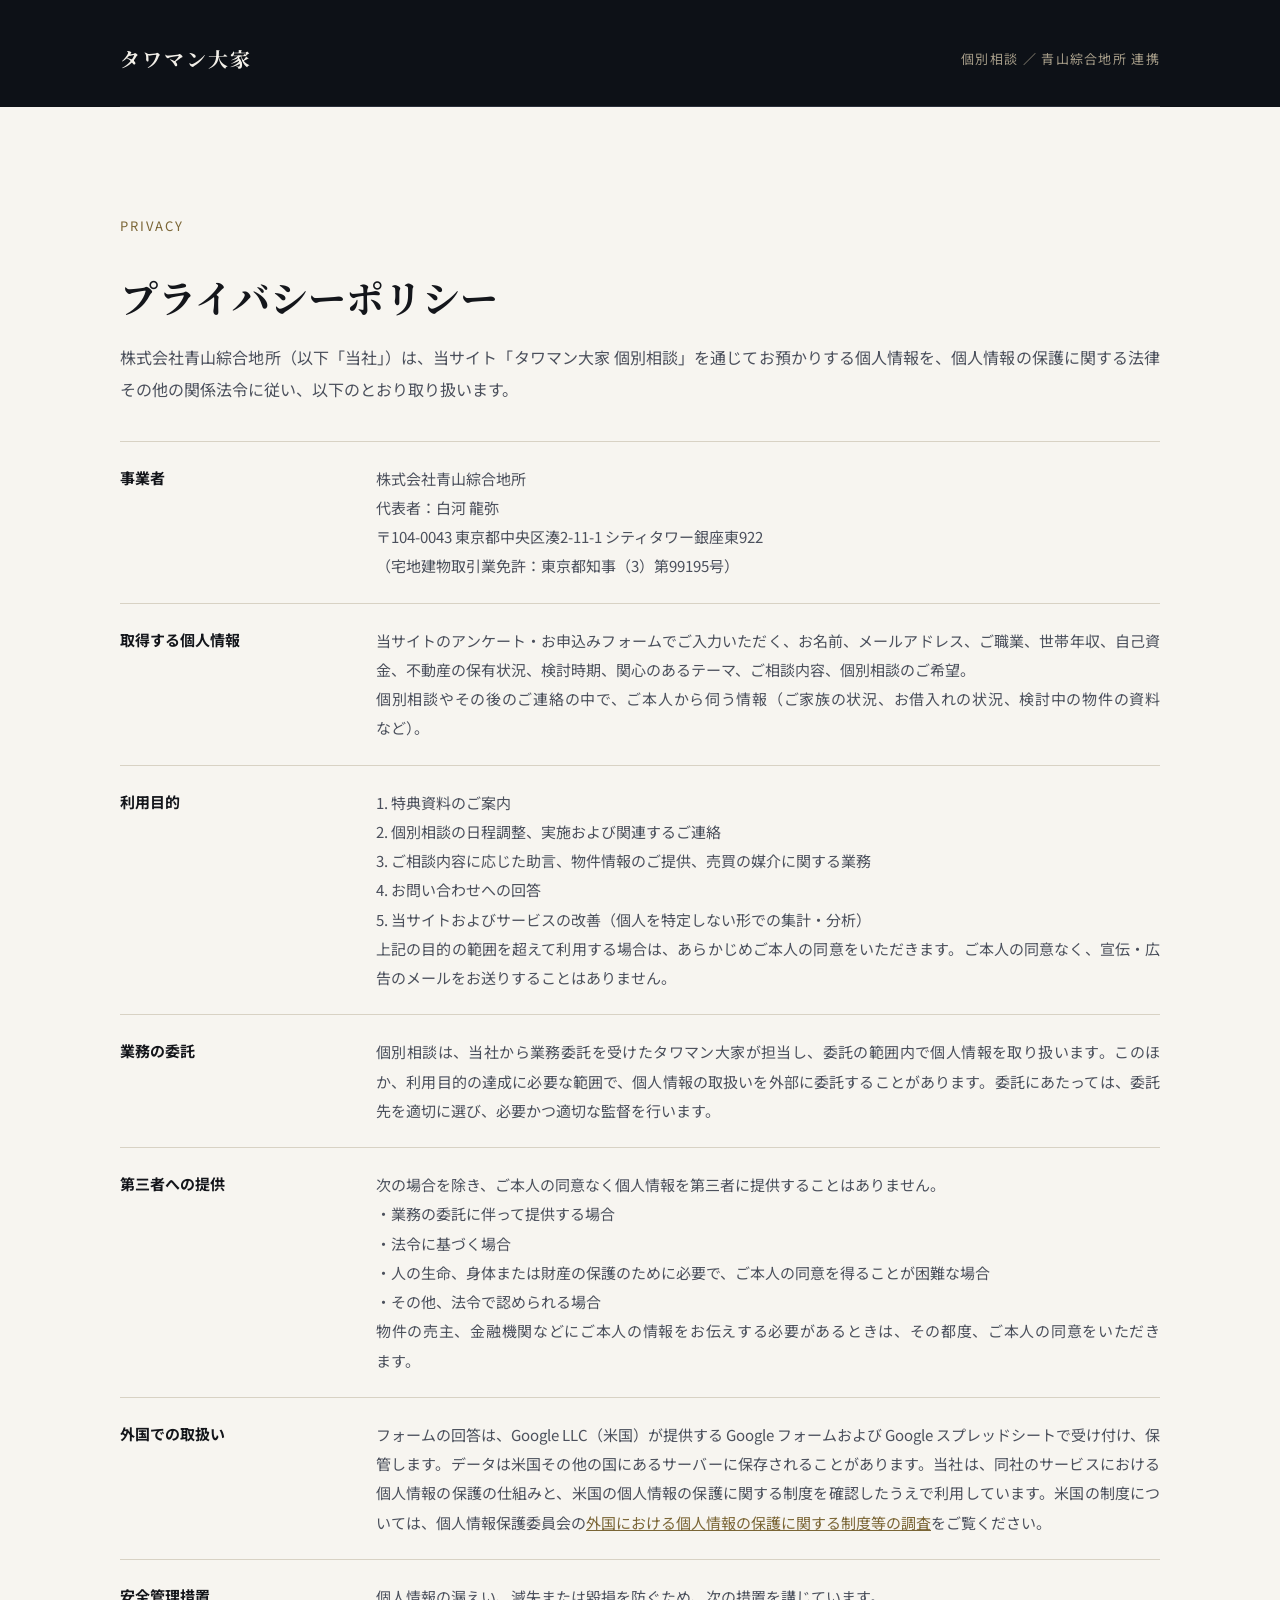
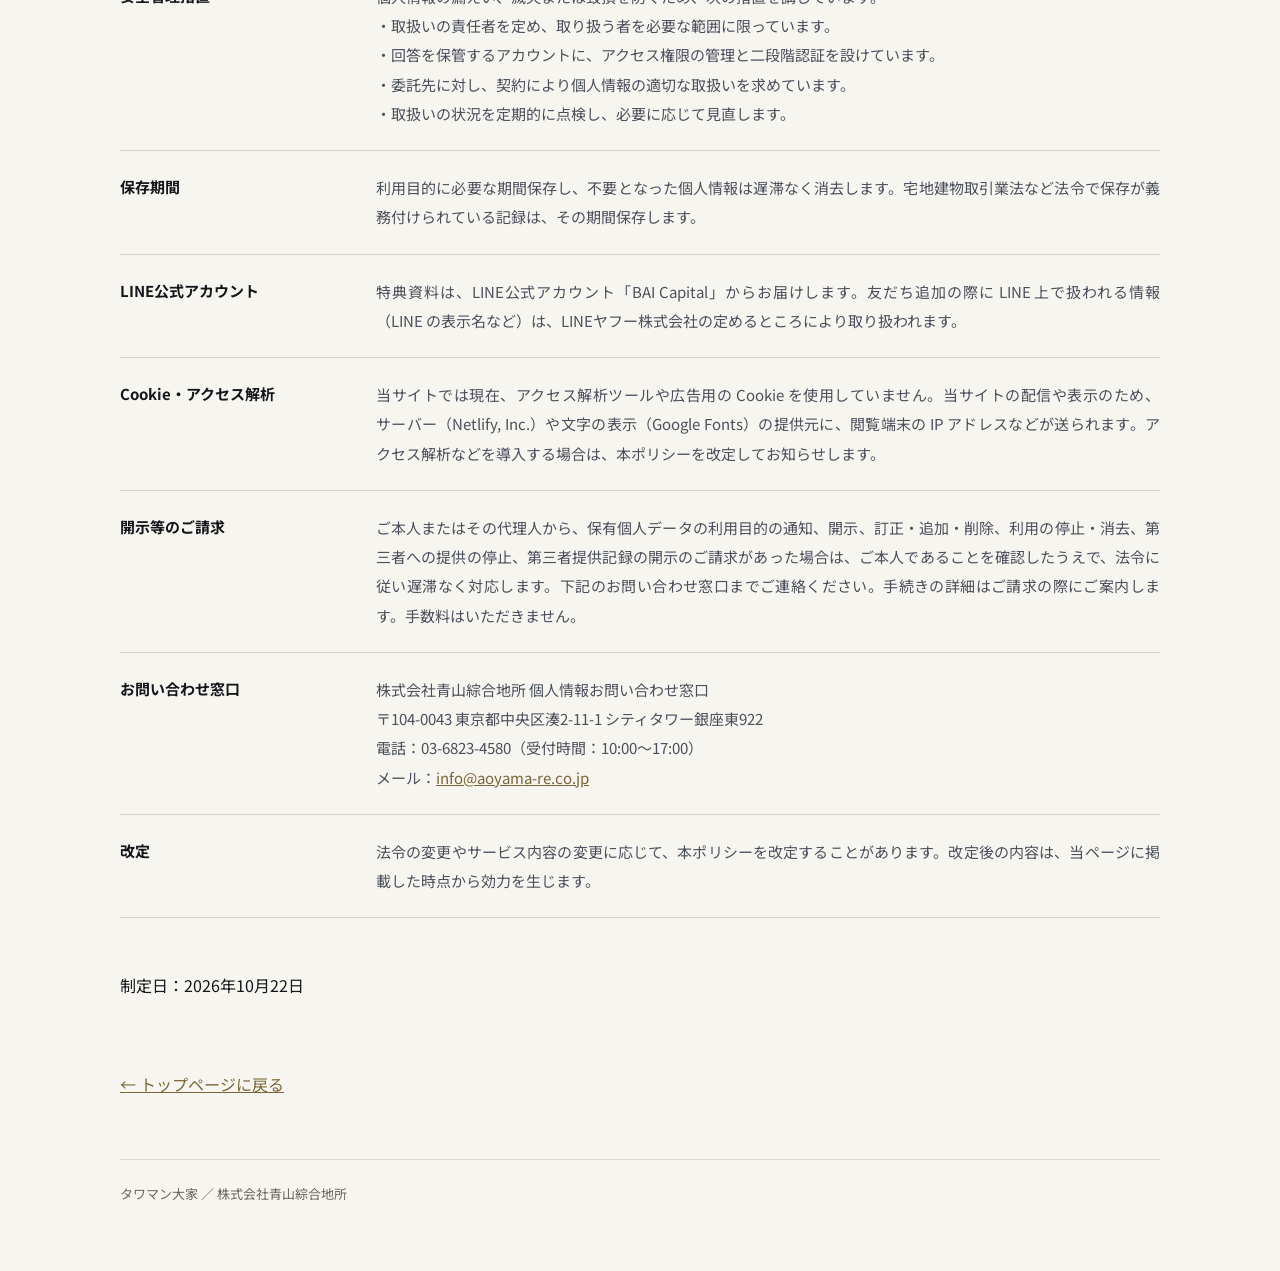
==== site/privacy/index.html @ f22c1a85 "プライバシーポリシーのページを追加し、フォームとフッターからリンク Co-Authored-By: Claude Opus 5.5 <noreply@anthropic.com> Claude-Ses" ====
<!doctype html>
<html lang="ja">
<head>
<meta charset="utf-8">
<meta name="viewport" content="width=device-width, initial-scale=1">
<title>プライバシーポリシー｜タワマン大家 個別相談</title>
<meta name="description" content="タワマン大家 個別相談（提供：株式会社青山綜合地所）のプライバシーポリシーです。">
<link rel="canonical" href="https://tawamanoya-aoyama.netlify.app/privacy/">
<link rel="preconnect" href="https://fonts.googleapis.com">
<link rel="preconnect" href="https://fonts.gstatic.com" crossorigin>
<link rel="stylesheet" href="https://fonts.googleapis.com/css2?family=Noto+Serif+JP:wght@400;600;700&family=Noto+Sans+JP:wght@400;500;700&display=swap">
<link rel="stylesheet" href="../assets/style.css">
</head>
<body>


<header class="hero hero--sub">
  <div class="wrap">
    <div class="topbar">
      <a class="brand brand-link" href="../">タワマン大家</a>
      <div class="partner-note">個別相談 ／ 青山綜合地所 連携</div>
    </div>
    <div class="rule-dark"></div>
  </div>
</header>

<main>
<section class="section">
  <div class="wrap stack gap-36">
    <div class="stack gap-16">
      <p class="eyebrow">Privacy</p>
      <h1 class="h2">プライバシーポリシー</h1>
      <p class="lead">株式会社青山綜合地所（以下「当社」）は、当サイト「タワマン大家 個別相談」を通じてお預かりする個人情報を、個人情報の保護に関する法律その他の関係法令に従い、以下のとおり取り扱います。</p>
    </div>

    <dl class="legal-table">
      <div class="legal-row">
        <dt>事業者</dt>
        <dd>株式会社青山綜合地所<br>代表者：白河 龍弥<br>〒104-0043 東京都中央区湊2-11-1 シティタワー銀座東922<br>（宅地建物取引業免許：東京都知事（3）第99195号）</dd>
      </div>
      <div class="legal-row">
        <dt>取得する個人情報</dt>
        <dd>当サイトのアンケート・お申込みフォームでご入力いただく、お名前、メールアドレス、ご職業、世帯年収、自己資金、不動産の保有状況、検討時期、関心のあるテーマ、ご相談内容、個別相談のご希望。<br>個別相談やその後のご連絡の中で、ご本人から伺う情報（ご家族の状況、お借入れの状況、検討中の物件の資料など）。</dd>
      </div>
      <div class="legal-row">
        <dt>利用目的</dt>
        <dd>1. 特典資料のご案内<br>2. 個別相談の日程調整、実施および関連するご連絡<br>3. ご相談内容に応じた助言、物件情報のご提供、売買の媒介に関する業務<br>4. お問い合わせへの回答<br>5. 当サイトおよびサービスの改善（個人を特定しない形での集計・分析）<br>上記の目的の範囲を超えて利用する場合は、あらかじめご本人の同意をいただきます。ご本人の同意なく、宣伝・広告のメールをお送りすることはありません。</dd>
      </div>
      <div class="legal-row">
        <dt>業務の委託</dt>
        <dd>個別相談は、当社から業務委託を受けたタワマン大家が担当し、委託の範囲内で個人情報を取り扱います。このほか、利用目的の達成に必要な範囲で、個人情報の取扱いを外部に委託することがあります。委託にあたっては、委託先を適切に選び、必要かつ適切な監督を行います。</dd>
      </div>
      <div class="legal-row">
        <dt>第三者への提供</dt>
        <dd>次の場合を除き、ご本人の同意なく個人情報を第三者に提供することはありません。<br>・業務の委託に伴って提供する場合<br>・法令に基づく場合<br>・人の生命、身体または財産の保護のために必要で、ご本人の同意を得ることが困難な場合<br>・その他、法令で認められる場合<br>物件の売主、金融機関などにご本人の情報をお伝えする必要があるときは、その都度、ご本人の同意をいただきます。</dd>
      </div>
      <div class="legal-row">
        <dt>外国での取扱い</dt>
        <dd>フォームの回答は、Google LLC（米国）が提供する Google フォームおよび Google スプレッドシートで受け付け、保管します。データは米国その他の国にあるサーバーに保存されることがあります。当社は、同社のサービスにおける個人情報の保護の仕組みと、米国の個人情報の保護に関する制度を確認したうえで利用しています。米国の制度については、個人情報保護委員会の<a href="https://www.ppc.go.jp/personalinfo/legal/kaiseihogohou/#gaikoku" target="_blank" rel="noopener">外国における個人情報の保護に関する制度等の調査</a>をご覧ください。</dd>
      </div>
      <div class="legal-row">
        <dt>安全管理措置</dt>
        <dd>個人情報の漏えい、滅失または毀損を防ぐため、次の措置を講じています。<br>・取扱いの責任者を定め、取り扱う者を必要な範囲に限っています。<br>・回答を保管するアカウントに、アクセス権限の管理と二段階認証を設けています。<br>・委託先に対し、契約により個人情報の適切な取扱いを求めています。<br>・取扱いの状況を定期的に点検し、必要に応じて見直します。</dd>
      </div>
      <div class="legal-row">
        <dt>保存期間</dt>
        <dd>利用目的に必要な期間保存し、不要となった個人情報は遅滞なく消去します。宅地建物取引業法など法令で保存が義務付けられている記録は、その期間保存します。</dd>
      </div>
      <div class="legal-row">
        <dt>LINE公式アカウント</dt>
        <dd>特典資料は、LINE公式アカウント「BAI Capital」からお届けします。友だち追加の際に LINE 上で扱われる情報（LINE の表示名など）は、LINEヤフー株式会社の定めるところにより取り扱われます。</dd>
      </div>
      <div class="legal-row">
        <dt>Cookie・アクセス解析</dt>
        <dd>当サイトでは現在、アクセス解析ツールや広告用の Cookie を使用していません。当サイトの配信や表示のため、サーバー（Netlify, Inc.）や文字の表示（Google Fonts）の提供元に、閲覧端末の IP アドレスなどが送られます。アクセス解析などを導入する場合は、本ポリシーを改定してお知らせします。</dd>
      </div>
      <div class="legal-row">
        <dt>開示等のご請求</dt>
        <dd>ご本人またはその代理人から、保有個人データの利用目的の通知、開示、訂正・追加・削除、利用の停止・消去、第三者への提供の停止、第三者提供記録の開示のご請求があった場合は、ご本人であることを確認したうえで、法令に従い遅滞なく対応します。下記のお問い合わせ窓口までご連絡ください。手続きの詳細はご請求の際にご案内します。手数料はいただきません。</dd>
      </div>
      <div class="legal-row">
        <dt>お問い合わせ窓口</dt>
        <dd>株式会社青山綜合地所 個人情報お問い合わせ窓口<br>〒104-0043 東京都中央区湊2-11-1 シティタワー銀座東922<br>電話：03-6823-4580（受付時間：10:00〜17:00）<br>メール：<a href="mailto:info@aoyama-re.co.jp">info@aoyama-re.co.jp</a></dd>
      </div>
      <div class="legal-row">
        <dt>改定</dt>
        <dd>法令の変更やサービス内容の変更に応じて、本ポリシーを改定することがあります。改定後の内容は、当ページに掲載した時点から効力を生じます。</dd>
      </div>
    </dl>

    <p>制定日：2026年10月22日</p>

    <p><a href="../">← トップページに戻る</a></p>
  </div>
</section>
</main>

<footer class="footer">
  <div class="wrap">
    <div class="rule"></div>
    <div class="footer-row">
      <div>タワマン大家 ／ 株式会社青山綜合地所</div>
    </div>
  </div>
</footer>

</body>
</html>
---- site/assets/style.css ----
/* ==========================================================================
   タワマン大家 個別相談 LP
   共通スタイル（日本語版 / 韓国語版で共有）
   ========================================================================== */

:root {
  --ink:        #14161B;  /* 本文 */
  --ink-soft:   #4B505C;  /* 補足テキスト */
  --ink-mute:   #6B6659;  /* さらに薄い注記 */
  --paper:      #F7F5F0;  /* 背景 */
  --card:       #FFFFFF;
  --card-alt:   #FAF8F3;
  --line:       #E0DACC;  /* 罫線（明） */
  --line-soft:  #E8E3D7;
  --line-dark:  #D8D2C4;
  --deep:       #0D1117;  /* 濃紺セクション */
  --deep-2:     #14161B;
  --deep-line:  #2A2F3A;
  --on-deep:    #F2EFE8;
  --on-deep-2:  #D7D2C6;
  --on-deep-3:  #BDB8AB;
  --accent:     #C0A667;  /* 真鍮 */
  --accent-ink: #7A6535;  /* 明背景の上のアクセント文字 */
  --required:   #A8452F;

  --serif: "Noto Serif JP", "Yu Mincho", serif;
  --sans:  "Noto Sans JP", "Hiragino Kaku Gothic ProN", sans-serif;

  --wrap: 1120px;
}

/* 韓国語版は <html lang="ko"> でフォントを差し替え */
html[lang="ko"] {
  --serif: "Noto Serif KR", serif;
  --sans:  "Noto Sans KR", "Apple SD Gothic Neo", sans-serif;
}

*, *::before, *::after { box-sizing: border-box; }

html { scroll-behavior: smooth; }

body {
  margin: 0;
  background: var(--paper);
  color: var(--ink);
  font-family: var(--sans);
  -webkit-font-smoothing: antialiased;
  line-height: 1.9;
  /* 本文は禁則処理つきの両端揃え（右端をそろえる）。段落末の1〜2文字だけの行は避ける */
  line-break: strict;
  text-wrap: pretty;
}
html[lang="ko"] body { word-break: keep-all; }

p, dd, .card-body, .body, .d, .faq-a, .plan-body, .callout, .footer-legal {
  text-align: justify;
  text-justify: inter-character;
}

/* 見出し・短い要素は文節で折り返し、行の長さを均等に */
h1, h2, h3, .card-title, .faq-q, .title, .t, .quote-main, .plan-name, .stat-label,
.eyebrow, .kicker, .hero-kicker, label, legend, .btn, .final .lead, .gift-meta, .form-status {
  word-break: auto-phrase;
  text-align: start;
}
html[lang="ko"] :is(h1, h2, h3, .card-title, .faq-q, .title, .t, .quote-main, .plan-name, .stat-label,
.eyebrow, .kicker, .hero-kicker, label, legend, .btn, .final .lead, .gift-meta, .form-status) { word-break: keep-all; }
.quote-main, .final .lead { text-wrap: balance; }
.final .lead, .form-status { text-align: center; }
/* 韓国語はブラウザが両端揃えを字間で調整し単語内が間延びするため、左揃え＋単語単位の折り返しにする */
html[lang="ko"] :is(p, dd, .card-body, .body, .d, .faq-a, .plan-body, .callout, .footer-legal):not(.final .lead) { text-align: start; }

img { max-width: 100%; height: auto; display: block; }

[hidden] { display: none !important; }

a { color: var(--accent-ink); }
a:hover { color: #5C4C27; }

h1, h2, h3 { font-family: var(--serif); font-weight: 700; margin: 0; text-wrap: balance; }

.wrap { max-width: var(--wrap); margin: 0 auto; padding: 0 40px; }

.section       { padding-top: 94px; }
.section--tight{ padding-top: 88px; }
.band          { background: var(--deep); color: var(--on-deep); margin-top: 94px; }
.band--soft    { background: var(--deep-2); color: var(--on-deep); margin-top: 94px; }
.band .wrap, .band--soft .wrap { padding-top: 84px; padding-bottom: 84px; }

.eyebrow {
  font-size: 13px; letter-spacing: 0.16em; color: var(--accent-ink);
  text-transform: uppercase;
}
.band .eyebrow, .band--soft .eyebrow { color: var(--accent); }

.h2 { font-size: 38px; line-height: 1.5; }
html[lang="ko"] .h2 { font-size: 36px; line-height: 1.55; }

.lead { font-size: 16px; line-height: 2.0; color: var(--ink-soft); margin: 0; }
.band .lead, .band--soft .lead { color: var(--on-deep-2); }

.stack   { display: flex; flex-direction: column; }
.gap-16  { gap: 16px; }
.gap-24  { gap: 24px; }
.gap-36  { gap: 36px; }
.gap-42  { gap: 42px; }

.grid    { display: grid; gap: 20px; }
.grid-2  { grid-template-columns: repeat(2, minmax(0, 1fr)); }
.grid-3  { grid-template-columns: repeat(3, minmax(0, 1fr)); gap: 24px; }
.grid-4  { grid-template-columns: repeat(4, minmax(0, 1fr)); }

/* ---------- ヘッダー / ヒーロー ---------- */

.hero { background: var(--deep); color: var(--on-deep); }
.hero .wrap { padding-top: 84px; }

.topbar {
  display: flex; justify-content: space-between; align-items: center;
  gap: 24px; flex-wrap: wrap;
}
.brand { font-family: var(--serif); font-size: 20px; font-weight: 700; letter-spacing: 0.1em; }
.topbar-right { display: flex; align-items: center; gap: 24px; flex-wrap: wrap; }
.partner-note { font-size: 13px; letter-spacing: 0.1em; color: #A59C88; }

.langswitch { display: flex; border: 1px solid var(--deep-line); }
.langswitch a, .langswitch span {
  display: inline-flex; align-items: center; min-height: 40px; padding: 0 16px;
  font-size: 13px; text-decoration: none;
}
.langswitch a { color: #A59C88; }
.langswitch a:hover { color: var(--on-deep); }
.langswitch .is-active { background: var(--on-deep); color: var(--deep); font-weight: 700; }

.rule-dark { height: 1px; background: var(--deep-line); margin: 34px 0; }
.rule      { height: 1px; background: var(--line); }
.rule-soft { height: 1px; background: var(--line-soft); }

.hero-kicker { font-size: 14px; letter-spacing: 0.1em; color: var(--accent); }
.hero h1 { font-size: 60px; line-height: 1.34; margin: 26px 0; }
html[lang="ko"] .hero h1 { font-size: 56px; line-height: 1.38; }
.hero-lead { font-size: 18px; line-height: 2.0; color: var(--on-deep-2); margin: 0; }

.cta-row { display: flex; gap: 16px; align-items: center; flex-wrap: wrap; margin-top: 34px; }

.btn {
  display: inline-flex; align-items: center; justify-content: center;
  min-height: 58px; padding: 0 34px;
  background: var(--accent); color: var(--deep);
  font-size: 16px; font-weight: 700; letter-spacing: 0.04em;
  text-decoration: none; border: none; cursor: pointer;
}
.btn:hover { background: #AE9558; color: var(--deep); }
.btn--ghost {
  background: transparent; color: var(--on-deep);
  border: 1px solid #4A5160; font-size: 15px; font-weight: 400; padding: 0 30px;
}
.btn--ghost:hover { background: rgba(255,255,255,0.06); color: var(--on-deep); }
.btn--block { width: 100%; min-height: 60px; font-size: 17px; }

.stats {
  display: grid; grid-template-columns: repeat(4, minmax(0, 1fr));
  border-top: 1px solid var(--deep-line);
  margin: 68px 0 0; padding-bottom: 70px;
}
.stat { padding: 28px 24px 0 0; display: flex; flex-direction: column; gap: 10px; }
.stat + .stat { padding-left: 24px; }
.stat-label { font-size: 12px; letter-spacing: 0.06em; color: #A59C88; }
.stat-value { font-family: var(--serif); font-size: 34px; font-weight: 700; color: var(--on-deep); }
.stat-value small { font-size: 18px; font-weight: 400; }
.stat-value--text { font-size: 22px; line-height: 1.5; }

/* ---------- カード ---------- */

.card {
  background: var(--card); border: 1px solid var(--line);
  padding: 32px; display: flex; flex-direction: column; gap: 12px;
}
.card-title { font-size: 18px; font-weight: 700; line-height: 1.7; }
.card-body  { font-size: 15px; line-height: 1.95; color: var(--ink-soft); }

.concept-card { padding: 40px 36px; gap: 18px; }
.concept-card .kicker { font-size: 13px; letter-spacing: 0.1em; color: var(--accent-ink); }
.concept-card h3 { font-size: 28px; line-height: 1.6; }
html[lang="ko"] .concept-card h3 { font-size: 27px; }
.concept-card--dark {
  background: var(--deep-2); color: var(--on-deep); border: none;
}
.concept-card--dark .kicker { color: var(--accent); }
.concept-card--dark .card-body { color: var(--on-deep-2); }
.concept-card--dark .rule-soft { background: #343A46; }

.callout {
  background: #EFEADF; border-left: 3px solid var(--accent);
  padding: 28px 32px; font-size: 16px; line-height: 2.0; color: #2B2F3A;
}

/* ---------- プロフィール ---------- */

.profile { display: flex; gap: 56px; align-items: flex-start; }
.profile-aside { width: 320px; flex-shrink: 0; display: flex; flex-direction: column; gap: 16px; }
.profile-photo { width: 320px; height: 420px; object-fit: cover; }
.profile-main { flex-grow: 1; display: flex; flex-direction: column; gap: 24px; padding-top: 4px; }
.profile-main p { margin: 0; font-size: 16px; line-height: 2.05; color: #2B2F3A; }
.profile-role { font-size: 15px; line-height: 1.9; color: var(--ink-soft); }
.profile-sub { font-size: 17px; font-weight: 400; color: var(--ink-mute); }

.btn-outline {
  display: flex; align-items: center; justify-content: center;
  min-height: 52px; border: 1px solid var(--line-dark); background: var(--card);
  font-size: 14px; font-weight: 700; text-decoration: none; color: var(--ink);
}
.btn-outline:hover { background: #FBFAF7; color: var(--ink); }

.quote {
  background: var(--deep); color: var(--on-deep);
  padding: 32px 36px; display: flex; flex-direction: column; gap: 14px;
}
.profile-main .quote-main { font-family: var(--serif); font-size: 22px; line-height: 1.75; font-weight: 600; color: var(--on-deep); }
html[lang="ko"] .profile-main .quote-main { font-size: 21px; }
.profile-main .quote-sub { font-size: 15px; line-height: 1.9; color: var(--on-deep-3); }

/* ---------- カードの行位置をそろえる（横に並ぶカード同士で見出し・本文の開始位置を一致） ---------- */

.grid > .card:not(.concept-card), .grid > .why { display: grid; grid-row: span 2; grid-template-rows: subgrid; align-content: start; }
.grid > .pcard, .grid > .step { display: grid; grid-row: span 3; grid-template-rows: subgrid; align-content: start; }

/* ---------- パートナー ---------- */

.pcard {
  border: 1px solid var(--deep-line); padding: 30px 28px;
  display: flex; flex-direction: column; gap: 14px;
}
.pcard .kicker { font-size: 12px; letter-spacing: 0.1em; color: var(--accent); }
.pcard h3 { font-size: 21px; line-height: 1.6; }
html[lang="ko"] .pcard h3 { font-size: 20px; }
.pcard p { margin: 0; font-size: 14px; line-height: 1.95; color: var(--on-deep-3); }
.band a { color: var(--on-deep); font-weight: 700; }

/* ---------- 番号付きリスト（伴走の中身） ---------- */

.numlist { border-top: 1px solid var(--line-dark); }
.numrow {
  display: flex; gap: 40px; padding: 32px 0;
  border-bottom: 1px solid var(--line-dark); align-items: flex-start;
}
.numrow .no {
  width: 68px; flex-shrink: 0;
  font-family: var(--serif); font-size: 26px; font-weight: 700; color: var(--accent-ink);
}
.numrow .title { width: 300px; flex-shrink: 0; font-size: 20px; font-weight: 700; line-height: 1.7; }
.numrow .body  { flex-grow: 1; font-size: 15px; line-height: 1.95; color: var(--ink-soft); }

/* ---------- 三つの立ち位置 ---------- */

.why { display: flex; flex-direction: column; gap: 16px; border-top: 2px solid var(--accent); padding-top: 24px; }
.why h3 { font-size: 23px; line-height: 1.65; }
html[lang="ko"] .why h3 { font-size: 22px; }
.why p { margin: 0; font-size: 15px; line-height: 1.95; color: var(--ink-soft); }

/* ---------- 特典 ---------- */

.gift { display: flex; gap: 56px; align-items: flex-start; }
.gift-main { flex-grow: 1; display: flex; flex-direction: column; gap: 26px; }
.gift-list { border-top: 1px solid var(--deep-line); }
.gift-item {
  display: flex; gap: 24px; padding: 20px 0;
  border-bottom: 1px solid var(--deep-line); align-items: flex-start;
}
.gift-item .no { width: 40px; flex-shrink: 0; font-family: var(--serif); font-size: 20px; font-weight: 700; color: var(--accent); }
.gift-item .t  { font-size: 17px; font-weight: 700; }
.gift-item .d  { font-size: 14px; line-height: 1.9; color: var(--on-deep-3); margin-top: 6px; }
.gift-aside {
  width: 300px; flex-shrink: 0; background: var(--paper); color: var(--ink);
  padding: 28px 26px; display: flex; flex-direction: column; gap: 18px;
}
.gift-aside img { border: 1px solid var(--line-dark); }
.gift-meta { font-size: 14px; line-height: 1.9; color: var(--ink-soft); }
.gift-meta span { color: #857F70; }

/* ---------- プラン ---------- */

/* 3枚のカードで 名前／価格／注記／罫線／本文 の行位置をそろえる */
.plans { row-gap: 0; }
.plan {
  background: var(--card); border: 1px solid var(--line); padding: 36px 32px;
  display: grid; grid-row: span 5; grid-template-rows: subgrid; row-gap: 0;
}
.plan-name  { font-size: 19px; font-weight: 700; margin-bottom: 14px; }
.plan-price { font-family: var(--serif); font-size: 30px; font-weight: 700; line-height: 1.5; }
.plan-note  { font-size: 14px; color: var(--ink-mute); margin-bottom: 22px; }
.plan .rule-soft { margin-bottom: 22px; }
html[lang="ko"] .plan-price { font-size: 28px; }
.plan-price small { font-size: 15px; font-weight: 400; color: var(--ink-mute); }
.plan-body  { margin: 0; font-size: 15px; line-height: 1.95; color: var(--ink-soft); }
.plan--dark { background: var(--deep-2); color: var(--on-deep); border: none; }
.plan--dark .plan-name { color: var(--accent); }
.plan--dark .plan-price small, .plan--dark .plan-note { color: var(--on-deep-3); }
.plan--dark .plan-body { color: var(--on-deep-2); }
.plan--dark .rule-soft { background: #343A46; }

/* ---------- 流れ ---------- */

.step { display: flex; flex-direction: column; gap: 12px; border-top: 1px solid var(--line-dark); padding-top: 20px; }
.step .n { font-size: 12px; letter-spacing: 0.14em; color: #8A8474; }
.step .t { font-size: 17px; font-weight: 700; }
.step .d { font-size: 14px; line-height: 1.9; color: var(--ink-soft); }

/* ---------- フォーム ---------- */

.formcard {
  background: var(--card); border: 1px solid var(--line);
  padding: 44px 48px; display: flex; flex-direction: column; gap: 30px;
}
.field { display: flex; flex-direction: column; gap: 8px; }
.field label, .fieldset-label { font-size: 14px; font-weight: 700; }
.req { color: var(--required); font-size: 12px; margin-left: 8px; }
.opt { color: #8A8474; font-size: 12px; margin-left: 8px; }
.hint { font-size: 13px; line-height: 1.85; color: var(--ink-mute); }

input[type="text"], input[type="email"], select, textarea {
  font-family: inherit; font-size: 15px; color: var(--ink);
  border: 1px solid var(--line-dark); background: #FCFBF8;
  min-height: 48px; padding: 0 14px; width: 100%;
}
select { padding: 0 12px; }
textarea { padding: 12px 14px; line-height: 1.8; min-height: 120px; resize: vertical; }
input:focus, select:focus, textarea:focus { outline: 2px solid var(--accent); outline-offset: 1px; }

fieldset { border: none; margin: 0; padding: 0; display: flex; flex-direction: column; gap: 12px; }
legend { padding: 0; }
.choice { display: flex; align-items: center; gap: 10px; min-height: 44px; }
.choice input { width: 18px; height: 18px; min-height: 0; padding: 0; }
.choice label { font-size: 15px; font-weight: 400; }

.privacy-box {
  background: var(--card-alt); border: 1px solid var(--line-soft);
  padding: 24px 26px; display: flex; flex-direction: column; gap: 10px;
}
.privacy-box p { margin: 0; font-size: 13px; line-height: 1.95; color: var(--ink-soft); }
.consent { display: flex; align-items: flex-start; gap: 10px; }
.consent input { width: 18px; height: 18px; min-height: 0; margin-top: 3px; }
.consent label { font-size: 14px; line-height: 1.85; color: var(--ink-soft); font-weight: 400; }

.form-note { font-size: 13px; line-height: 1.9; color: #8A8474; text-align: center; }

/* ---------- FAQ ---------- */

.faq { border-top: 1px solid var(--line-dark); }
.faq-row {
  display: flex; gap: 36px; padding: 26px 0;
  border-bottom: 1px solid var(--line-dark); align-items: flex-start;
}
.faq-q { width: 420px; flex-shrink: 0; font-size: 17px; font-weight: 700; line-height: 1.7; }
.faq-a { flex-grow: 1; font-size: 15px; line-height: 1.95; color: var(--ink-soft); }

/* ---------- 動画 ---------- */

.video-grid { display: grid; grid-template-columns: repeat(2, minmax(0, 1fr)); gap: 24px; }
.video-card { background: var(--card); border: 1px solid var(--line); }
.video-frame { position: relative; width: 100%; aspect-ratio: 16 / 9; background: var(--deep-2); }
.video-frame iframe { position: absolute; inset: 0; width: 100%; height: 100%; border: 0; }

/* ---------- 最終CTA / フッター ---------- */

.final { text-align: center; }
.final .wrap { display: flex; flex-direction: column; align-items: center; gap: 30px; }
.final h2 { font-size: 42px; line-height: 1.55; }
html[lang="ko"] .final h2 { font-size: 40px; }
.final .lead { max-width: 680px; }

.footer { padding: 44px 0 64px; }
.footer-legal { font-size: 12px; line-height: 1.95; color: #7A7466; }
.footer-row { display: flex; justify-content: space-between; align-items: center; gap: 24px; flex-wrap: wrap; margin-top: 22px; }
.footer-row > div { font-size: 13px; color: var(--ink-mute); }
.footer-links { display: flex; gap: 24px; }
.footer-links a { text-decoration: none; }

/* ==========================================================================
   レスポンシブ
   ========================================================================== */

@media (max-width: 1000px) {
  .wrap { padding: 0 24px; }
  .hero h1, html[lang="ko"] .hero h1 { font-size: 40px; }
  .h2, html[lang="ko"] .h2 { font-size: 28px; }
  .final h2, html[lang="ko"] .final h2 { font-size: 30px; }

  .grid-2, .grid-3, .grid-4, .stats, .video-grid { grid-template-columns: 1fr; }
  .plans { row-gap: 24px; }
  .grid > .card:not(.concept-card), .grid > .why, .grid > .pcard, .grid > .step { grid-row: auto; grid-template-rows: none; }
  .plan { grid-row: auto; grid-template-rows: none; }
  .stat, .stat + .stat { padding: 24px 0 0; border-top: 1px solid var(--deep-line); }
  .stats { border-top: none; margin-top: 44px; }

  .profile, .gift { flex-direction: column; gap: 32px; }
  .profile-aside, .profile-photo, .gift-aside { width: 100%; }
  .profile-photo { height: 320px; }

  .numrow { flex-direction: column; gap: 10px; }
  .numrow .title { width: auto; }
  .numrow .no { width: auto; }

  .faq-row { flex-direction: column; gap: 10px; }
  .faq-q { width: auto; }

  .formcard { padding: 28px 22px; }
  .section, .section--tight { padding-top: 64px; }
  .band, .band--soft { margin-top: 64px; }
  .band .wrap, .band--soft .wrap { padding-top: 56px; padding-bottom: 56px; }

  .cta-row .btn { width: 100%; }
}

@media (prefers-reduced-motion: reduce) {
  html { scroll-behavior: auto; }
}

/* ---------- フォーム送信（assets/form.js） ---------- */

.is-invalid input[type="text"], .is-invalid input[type="email"],
.is-invalid select, .is-invalid textarea { border-color: var(--required); background: #FDF6F4; }
.is-invalid > label, .is-invalid > legend, .is-invalid .fieldset-label { color: var(--required); }
.is-invalid .choice label, .consent.is-invalid label { color: var(--required); }

.form-status { margin: 0; font-size: 14px; line-height: 1.9; text-align: center; min-height: 1em; }
.form-status.is-error { color: var(--required); font-weight: 700; }
.btn:disabled { opacity: 0.6; cursor: progress; }

.form-thanks { align-items: flex-start; gap: 20px; }
.form-thanks:focus { outline: none; }
.form-thanks p { margin: 0; font-size: 16px; line-height: 2.0; color: var(--ink-soft); }
.thanks-title { font-size: 26px; line-height: 1.6; }

/* ---------- 下層ページ（特定商取引法に基づく表記など） ---------- */

.hero--sub .wrap { padding-top: 40px; }
.hero--sub .rule-dark { margin: 28px 0 0; }
.brand-link { color: var(--on-deep); text-decoration: none; }
.brand-link:hover { color: var(--accent); }

.legal-table { margin: 0; border-top: 1px solid var(--line-dark); }
.legal-row {
  display: flex; gap: 36px; padding: 22px 0;
  border-bottom: 1px solid var(--line-dark); align-items: flex-start;
}
.legal-row dt { width: 220px; flex-shrink: 0; font-size: 15px; font-weight: 700; }
.legal-row dd { margin: 0; flex-grow: 1; font-size: 15px; line-height: 1.95; color: var(--ink-soft); }
.legal-row dd strong { color: var(--ink); }

/* 下書き用：未確定の項目 */
.todo { background: #FBE9E4; color: var(--required); font-weight: 700; padding: 0 4px; }

@media (max-width: 1000px) {
  .legal-row { flex-direction: column; gap: 6px; }
  .legal-row dt { width: auto; }
}

/* 韓国語版：国外移転の告知 */
.transfer-table { margin: 4px 0 0; border-top: 1px solid var(--line-soft); }
.transfer-table > div { display: flex; gap: 20px; padding: 10px 0; border-bottom: 1px solid var(--line-soft); }
.transfer-table dt { width: 150px; flex-shrink: 0; font-size: 13px; font-weight: 700; color: var(--ink); }
.transfer-table dd { margin: 0; font-size: 13px; line-height: 1.85; color: var(--ink-soft); }
@media (max-width: 1000px) {
  .transfer-table > div { flex-direction: column; gap: 2px; }
  .transfer-table dt { width: auto; }
}

/* ---------- 数字で確かめる（assets/tools.js） ---------- */

.tool-card {
  background: var(--card); border: 1px solid var(--line);
  padding: 40px 44px; display: flex; flex-direction: column; gap: 24px;
}
.tool-card h3 { font-size: 24px; line-height: 1.6; }
html[lang="ko"] .tool-card h3 { font-size: 23px; }
.tool-note { margin: 0; font-size: 13px; line-height: 1.9; color: var(--ink-mute); }

/* 住宅ローン試算 */
.loan { display: grid; grid-template-columns: minmax(0, 1fr) minmax(0, 1fr); gap: 32px; }
.loan-inputs { display: grid; grid-template-columns: repeat(2, minmax(0, 1fr)); gap: 18px 20px; align-content: start; }
.unit-input { display: flex; align-items: center; gap: 8px; }
.unit-input input { font-family: inherit; font-size: 16px; color: var(--ink); border: 1px solid var(--line-dark); background: #FCFBF8; min-height: 48px; padding: 0 12px; width: 100%; text-align: right; }
.unit-input span { font-size: 14px; color: var(--ink-soft); white-space: nowrap; min-width: 2.6em; }
.loan-result { background: var(--card-alt); border: 1px solid var(--line-soft); padding: 24px 26px; margin: 0; display: flex; flex-direction: column; }
.loan-result > div { display: flex; justify-content: space-between; align-items: baseline; gap: 16px; padding: 12px 0; border-bottom: 1px solid var(--line-soft); }
.loan-result > div:last-child { border-bottom: none; }
.loan-result dt { font-size: 14px; color: var(--ink-soft); word-break: auto-phrase; }
html[lang="ko"] .loan-result dt { word-break: keep-all; }
.loan-result dd { margin: 0; font-size: 15px; color: var(--ink-soft); text-align: end; white-space: nowrap; }
.loan-result dd output { font-family: var(--serif); font-size: 26px; font-weight: 700; color: var(--ink); margin-right: 4px; }
.loan-result .is-main dd output { font-size: 34px; }
.loan-result .is-negative dd output { color: var(--required); }

/* 坪単価グラフ（系列色は 4 色の固定順。色だけに頼らないよう右端ラベル・凡例・表を併用） */
.chart { --s1: #2a78d6; --s2: #eb6834; --s3: #1baf7a; --s4: #eda100; }
.chart-legend { list-style: none; margin: 0; padding: 0; display: flex; flex-wrap: wrap; gap: 8px 22px; font-size: 14px; color: var(--ink-soft); }
.chart-legend li { display: flex; align-items: center; gap: 8px; }
.chart-swatch { display: inline-block; width: 16px; height: 3px; border-radius: 2px; flex-shrink: 0; }
.chart-swatch.s1 { background: var(--s1); } .chart-swatch.s2 { background: var(--s2); }
.chart-swatch.s3 { background: var(--s3); } .chart-swatch.s4 { background: var(--s4); }
.chart-unit { font-size: 12px; color: var(--ink-mute); margin: 0 0 -12px; }
.chart-frame { position: relative; }
.chart-plot { width: 100%; touch-action: pan-y; }
.chart-plot svg { display: block; overflow: visible; }
.chart-grid { stroke: var(--line-soft); stroke-width: 1; }
.chart-axis { stroke: var(--line-dark); stroke-width: 1; }
.chart-tick { font-size: 12px; fill: var(--ink-mute); font-family: var(--sans); }
.chart-label { font-size: 13px; fill: var(--ink-soft); font-family: var(--sans); }
.chart-line { fill: none; stroke-width: 2; stroke-linejoin: round; stroke-linecap: round; }
.chart-line.s1 { stroke: var(--s1); } .chart-line.s2 { stroke: var(--s2); }
.chart-line.s3 { stroke: var(--s3); } .chart-line.s4 { stroke: var(--s4); }
.chart-dot { stroke: var(--card); stroke-width: 2; }
.chart-dot.s1 { fill: var(--s1); } .chart-dot.s2 { fill: var(--s2); }
.chart-dot.s3 { fill: var(--s3); } .chart-dot.s4 { fill: var(--s4); }
.chart-pt.s1 { fill: var(--s1); } .chart-pt.s2 { fill: var(--s2); }
.chart-pt.s3 { fill: var(--s3); } .chart-pt.s4 { fill: var(--s4); }
.chart-cross { stroke: var(--ink-mute); stroke-width: 1; stroke-dasharray: 3 3; }
.chart-tip {
  position: absolute; pointer-events: none; background: var(--card); border: 1px solid var(--line-dark);
  box-shadow: 0 4px 16px rgba(20, 22, 27, 0.08); padding: 10px 14px; font-size: 13px; line-height: 1.6; min-width: 180px;
}
.chart-tip-title { font-weight: 700; margin-bottom: 4px; }
.chart-tip-row { display: grid; grid-template-columns: 16px 1fr auto auto; align-items: center; gap: 8px; color: var(--ink-soft); }
.chart-tip-row b { color: var(--ink); font-variant-numeric: tabular-nums; }
.chart-tip-row small, .chart-table small { color: var(--ink-mute); font-size: 11px; }
.chart-details summary { cursor: pointer; font-size: 14px; color: var(--accent-ink); }
.chart-table-wrap { overflow-x: auto; margin-top: 12px; }
.chart-table { border-collapse: collapse; font-size: 13px; white-space: nowrap; }
.chart-table th, .chart-table td { padding: 6px 12px; border-bottom: 1px solid var(--line-soft); text-align: right; font-weight: 400; }
.chart-table th[scope="row"], .chart-table thead th:first-child { text-align: left; position: sticky; left: 0; background: var(--card); }
.chart-table td small { display: block; }

@media (max-width: 1000px) {
  .tool-card { padding: 28px 22px; }
  .loan { grid-template-columns: 1fr; gap: 24px; }
  .loan-result { padding: 16px 20px; }
  .loan-result .is-main dd output { font-size: 28px; }
}
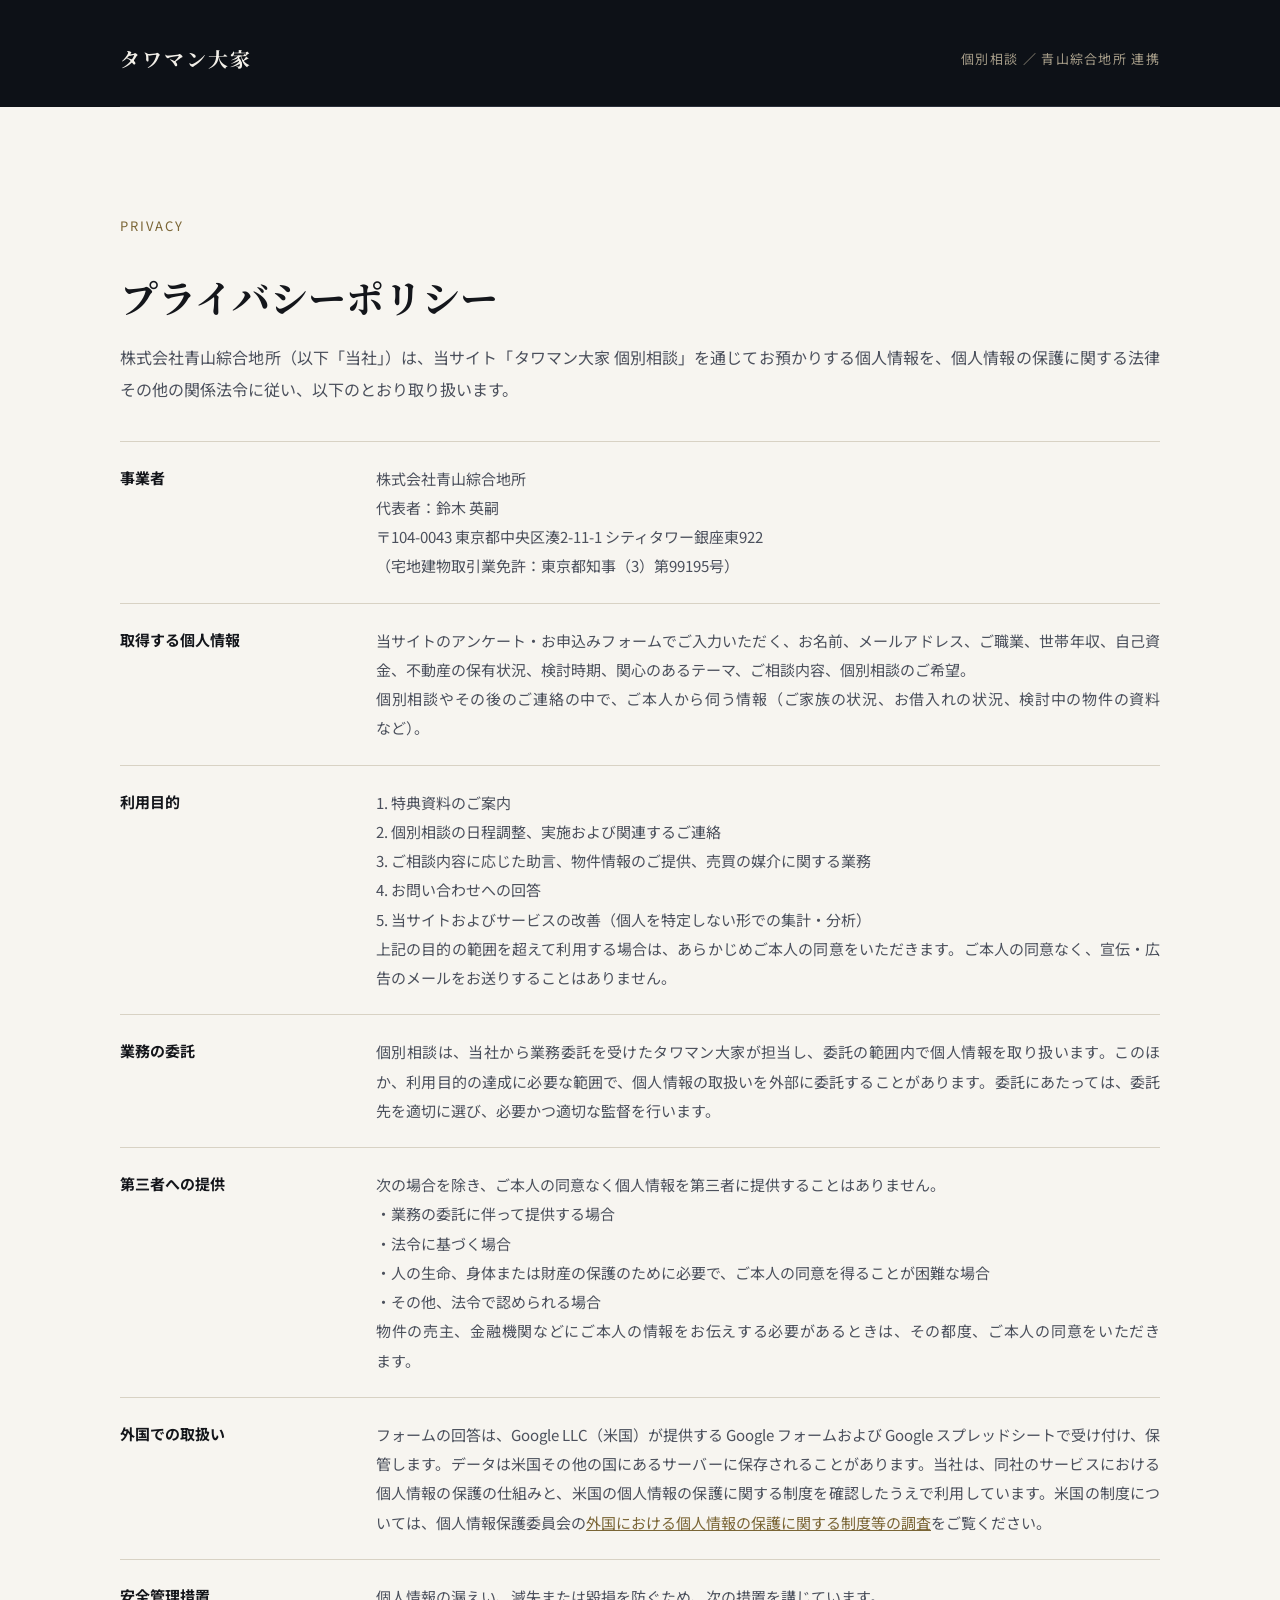
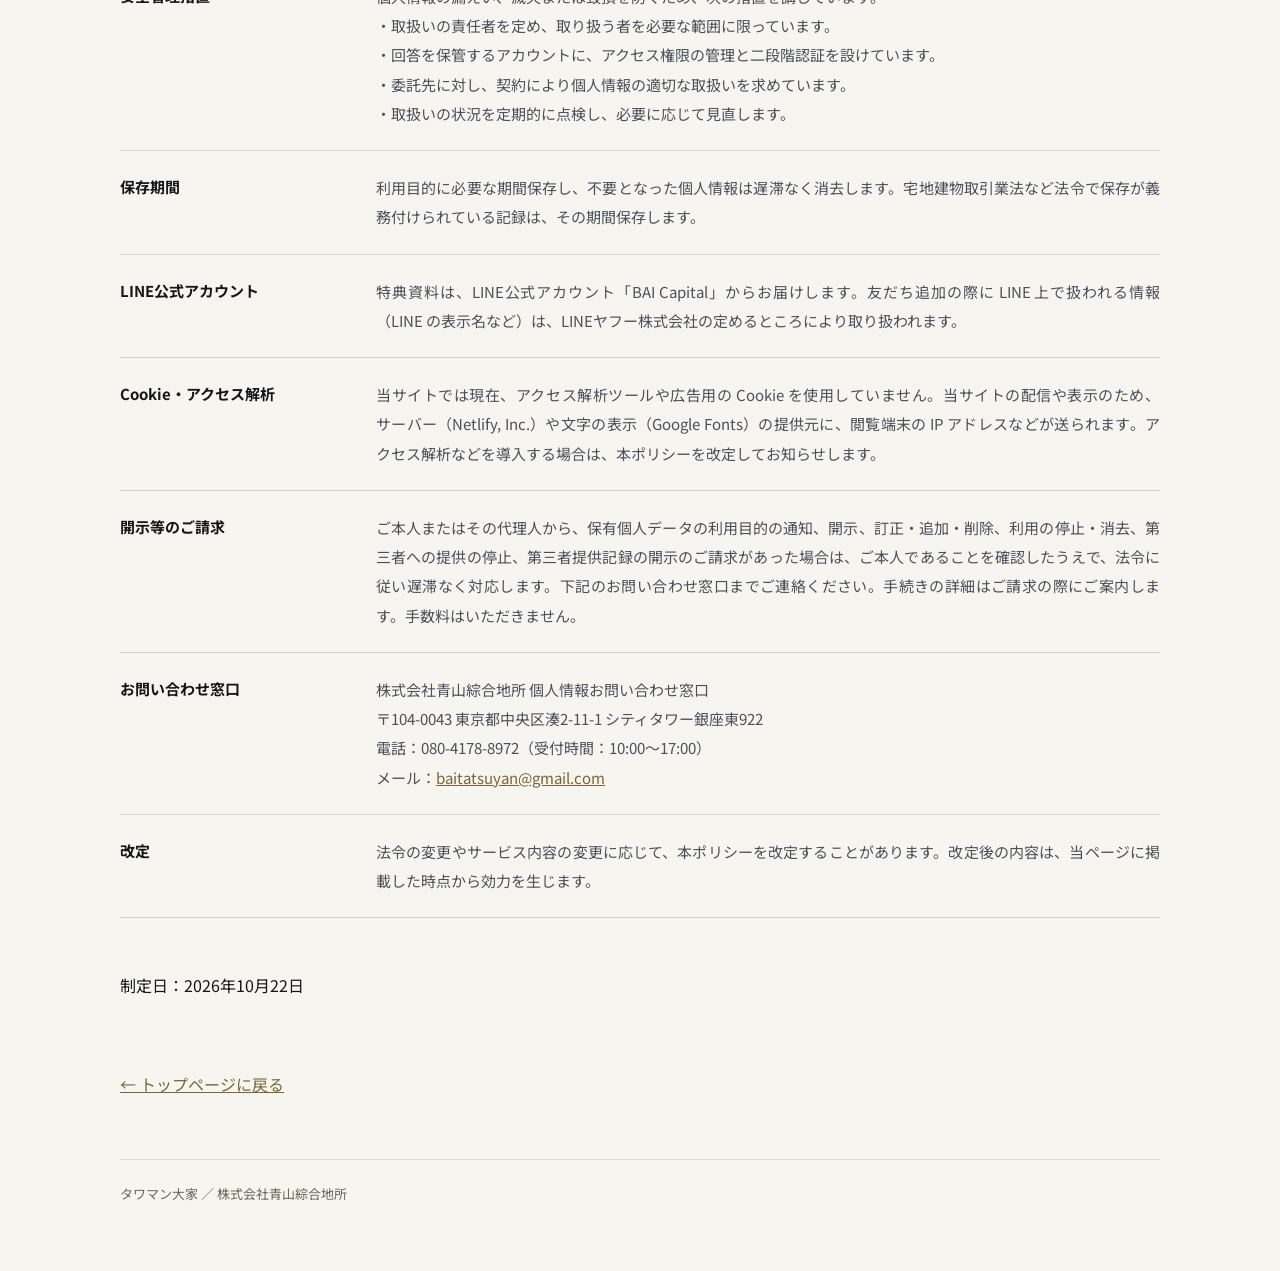
==== commit e82a749b: "特商法ページとプライバシーポリシーの代表者・電話番号・メールアドレスを変更 Co-Authored-By: Claude Opus 5.5 <noreply@anthropic.com> Claude" ====
--- a/site/privacy/index.html
+++ b/site/privacy/index.html
@@ -36,7 +36,7 @@
     <dl class="legal-table">
       <div class="legal-row">
         <dt>事業者</dt>
-        <dd>株式会社青山綜合地所<br>代表者：白河 龍弥<br>〒104-0043 東京都中央区湊2-11-1 シティタワー銀座東922<br>（宅地建物取引業免許：東京都知事（3）第99195号）</dd>
+        <dd>株式会社青山綜合地所<br>代表者：鈴木 英嗣<br>〒104-0043 東京都中央区湊2-11-1 シティタワー銀座東922<br>（宅地建物取引業免許：東京都知事（3）第99195号）</dd>
       </div>
       <div class="legal-row">
         <dt>取得する個人情報</dt>
@@ -80,7 +80,7 @@
       </div>
       <div class="legal-row">
         <dt>お問い合わせ窓口</dt>
-        <dd>株式会社青山綜合地所 個人情報お問い合わせ窓口<br>〒104-0043 東京都中央区湊2-11-1 シティタワー銀座東922<br>電話：03-6823-4580（受付時間：10:00〜17:00）<br>メール：<a href="mailto:info@aoyama-re.co.jp">info@aoyama-re.co.jp</a></dd>
+        <dd>株式会社青山綜合地所 個人情報お問い合わせ窓口<br>〒104-0043 東京都中央区湊2-11-1 シティタワー銀座東922<br>電話：080-4178-8972（受付時間：10:00〜17:00）<br>メール：<a href="mailto:baitatsuyan@gmail.com">baitatsuyan@gmail.com</a></dd>
       </div>
       <div class="legal-row">
         <dt>改定</dt>
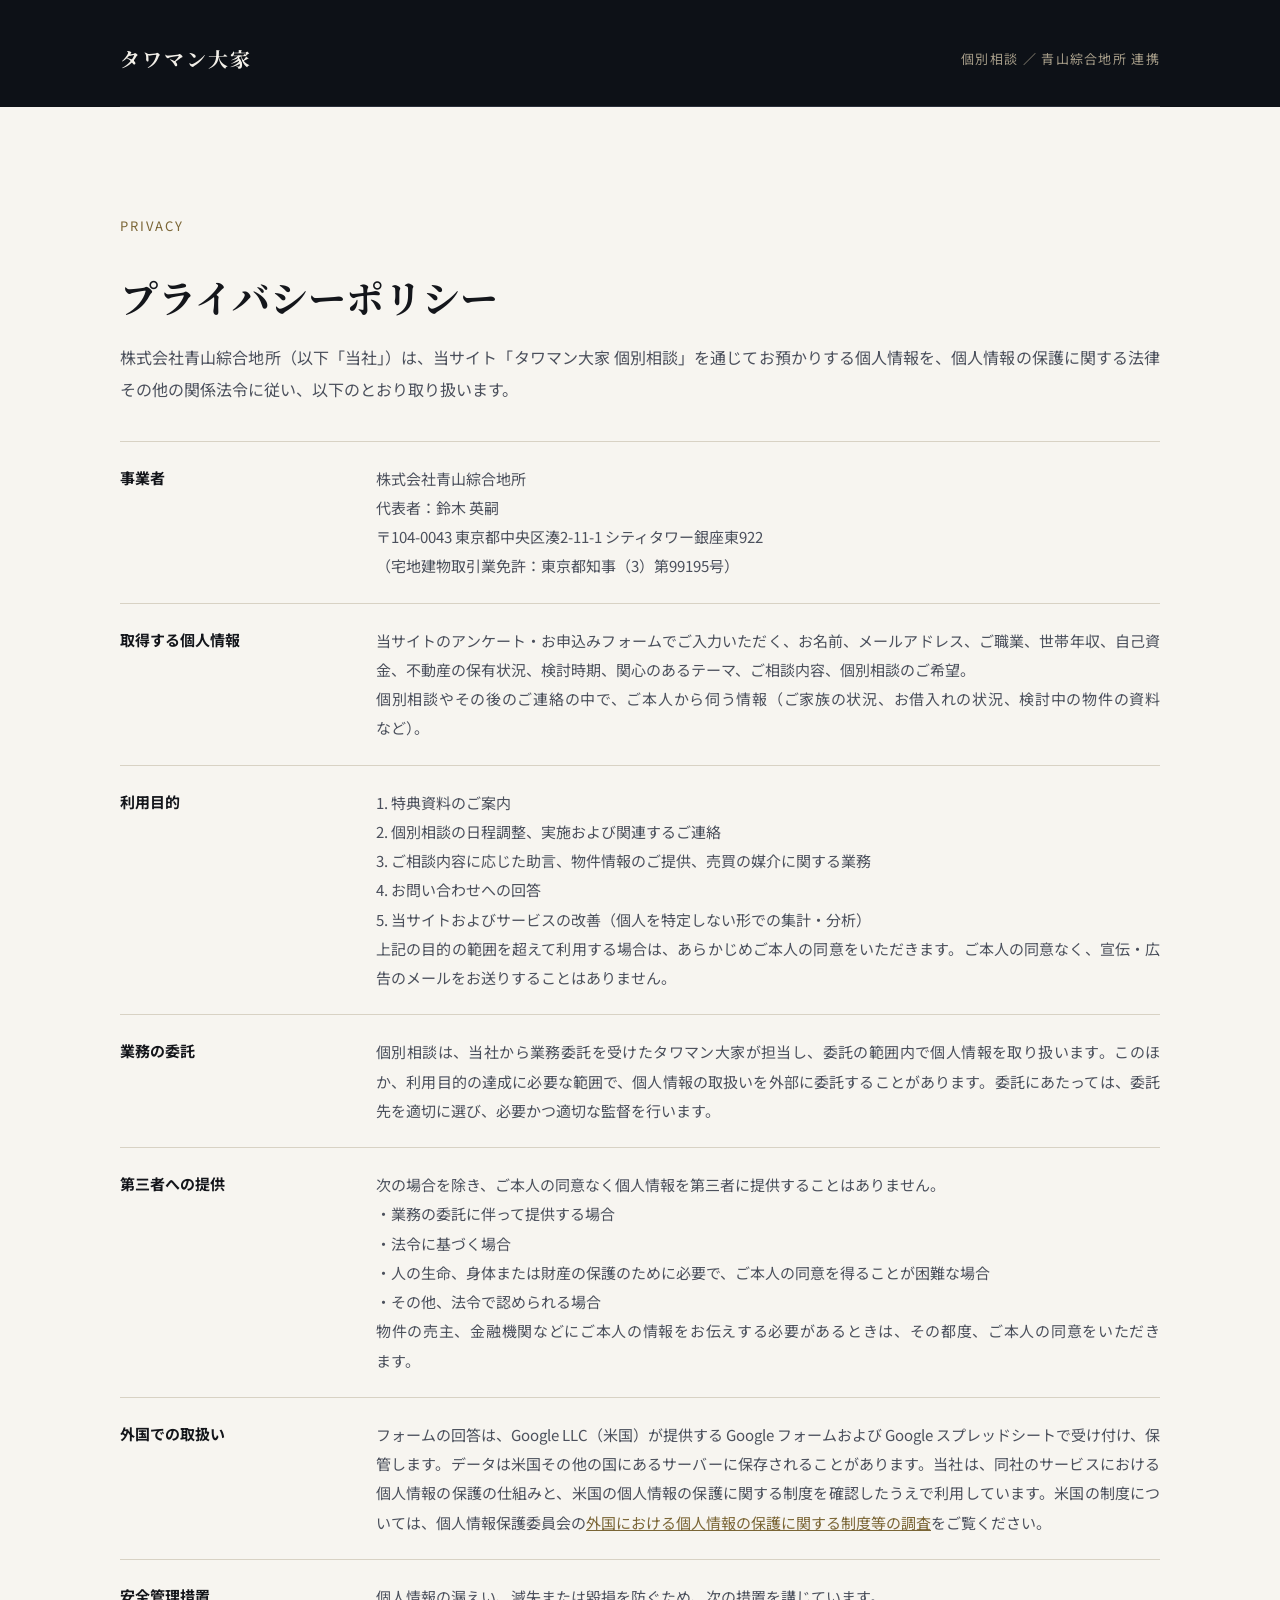
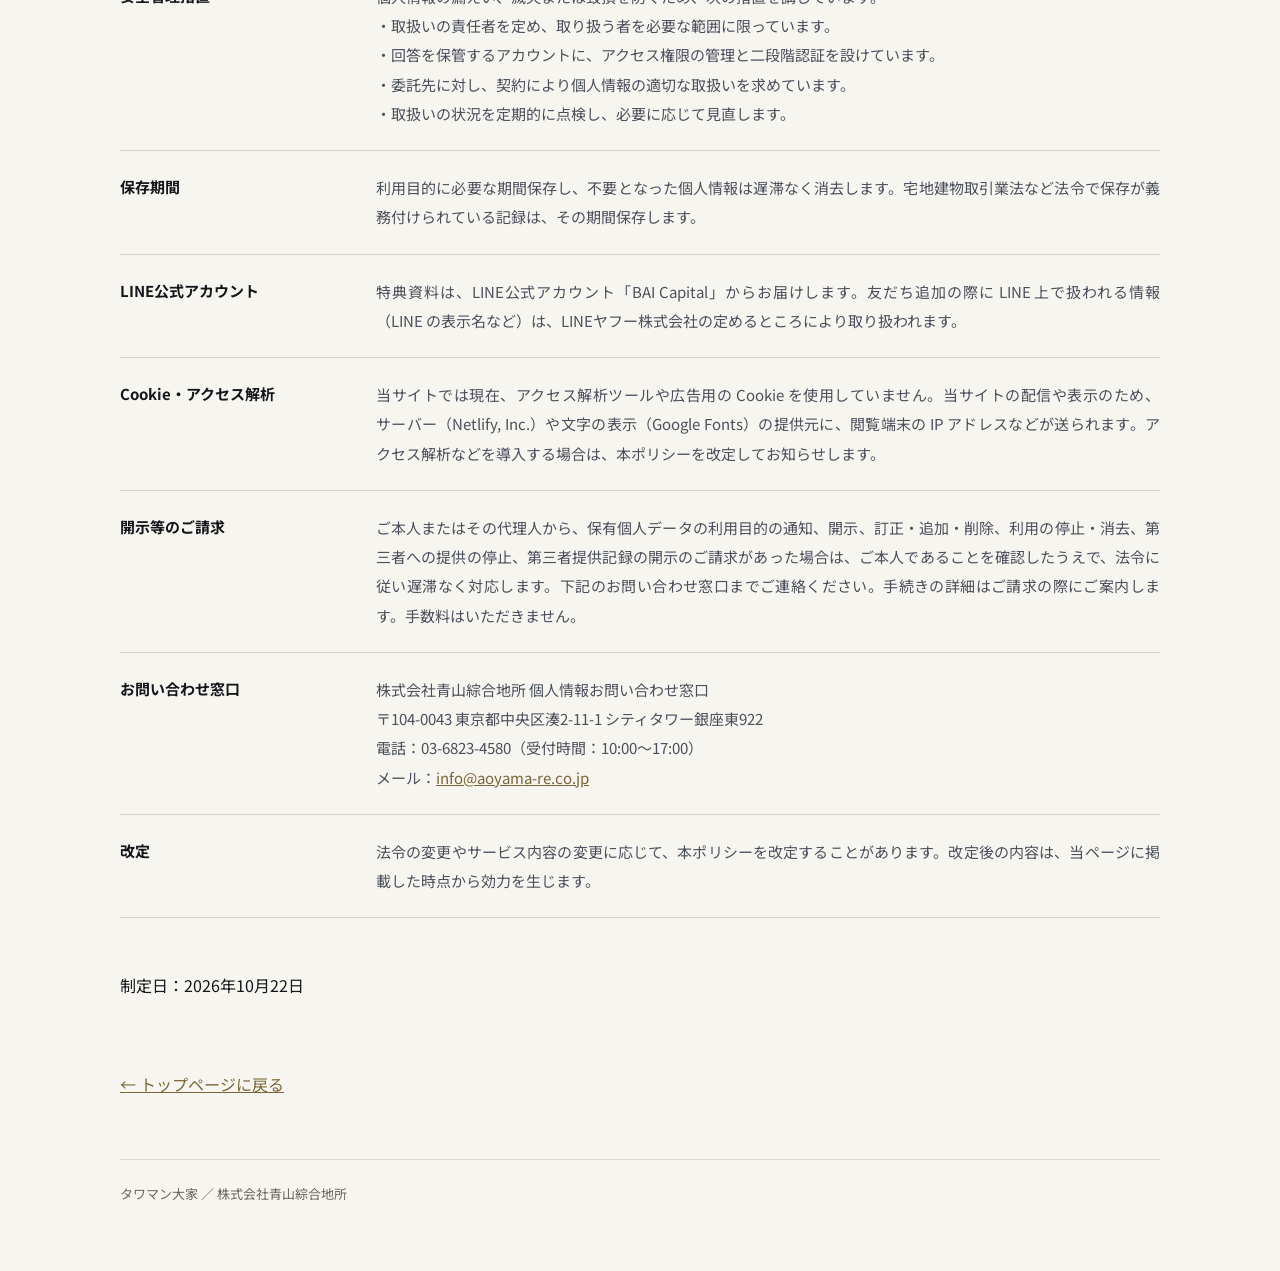
==== commit b646a4ec: "特商法ページとプライバシーポリシーの電話番号・メールアドレスを会社の代表に戻す Co-Authored-By: Claude Opus 5.5 <noreply@anthropic.com> Clau" ====
--- a/site/privacy/index.html
+++ b/site/privacy/index.html
@@ -80,7 +80,7 @@
       </div>
       <div class="legal-row">
         <dt>お問い合わせ窓口</dt>
-        <dd>株式会社青山綜合地所 個人情報お問い合わせ窓口<br>〒104-0043 東京都中央区湊2-11-1 シティタワー銀座東922<br>電話：080-4178-8972（受付時間：10:00〜17:00）<br>メール：<a href="mailto:baitatsuyan@gmail.com">baitatsuyan@gmail.com</a></dd>
+        <dd>株式会社青山綜合地所 個人情報お問い合わせ窓口<br>〒104-0043 東京都中央区湊2-11-1 シティタワー銀座東922<br>電話：03-6823-4580（受付時間：10:00〜17:00）<br>メール：<a href="mailto:info@aoyama-re.co.jp">info@aoyama-re.co.jp</a></dd>
       </div>
       <div class="legal-row">
         <dt>改定</dt>
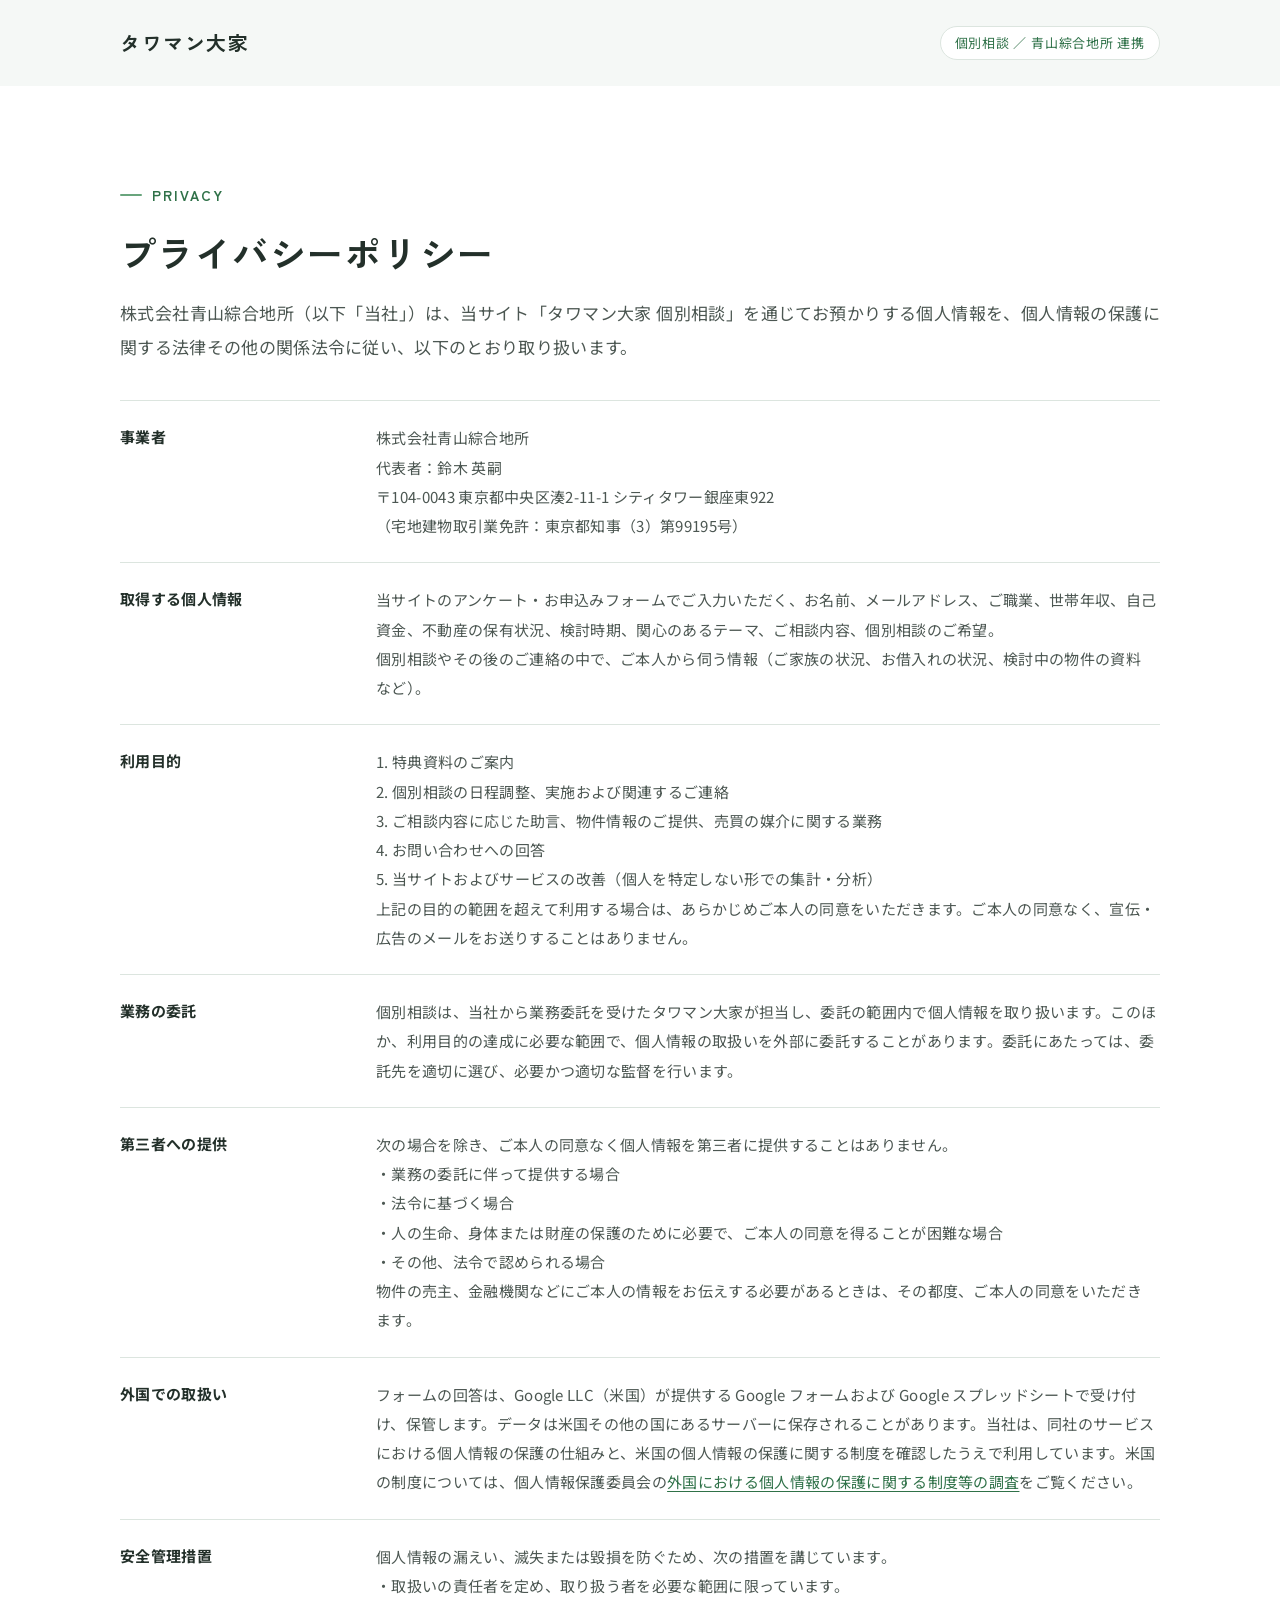
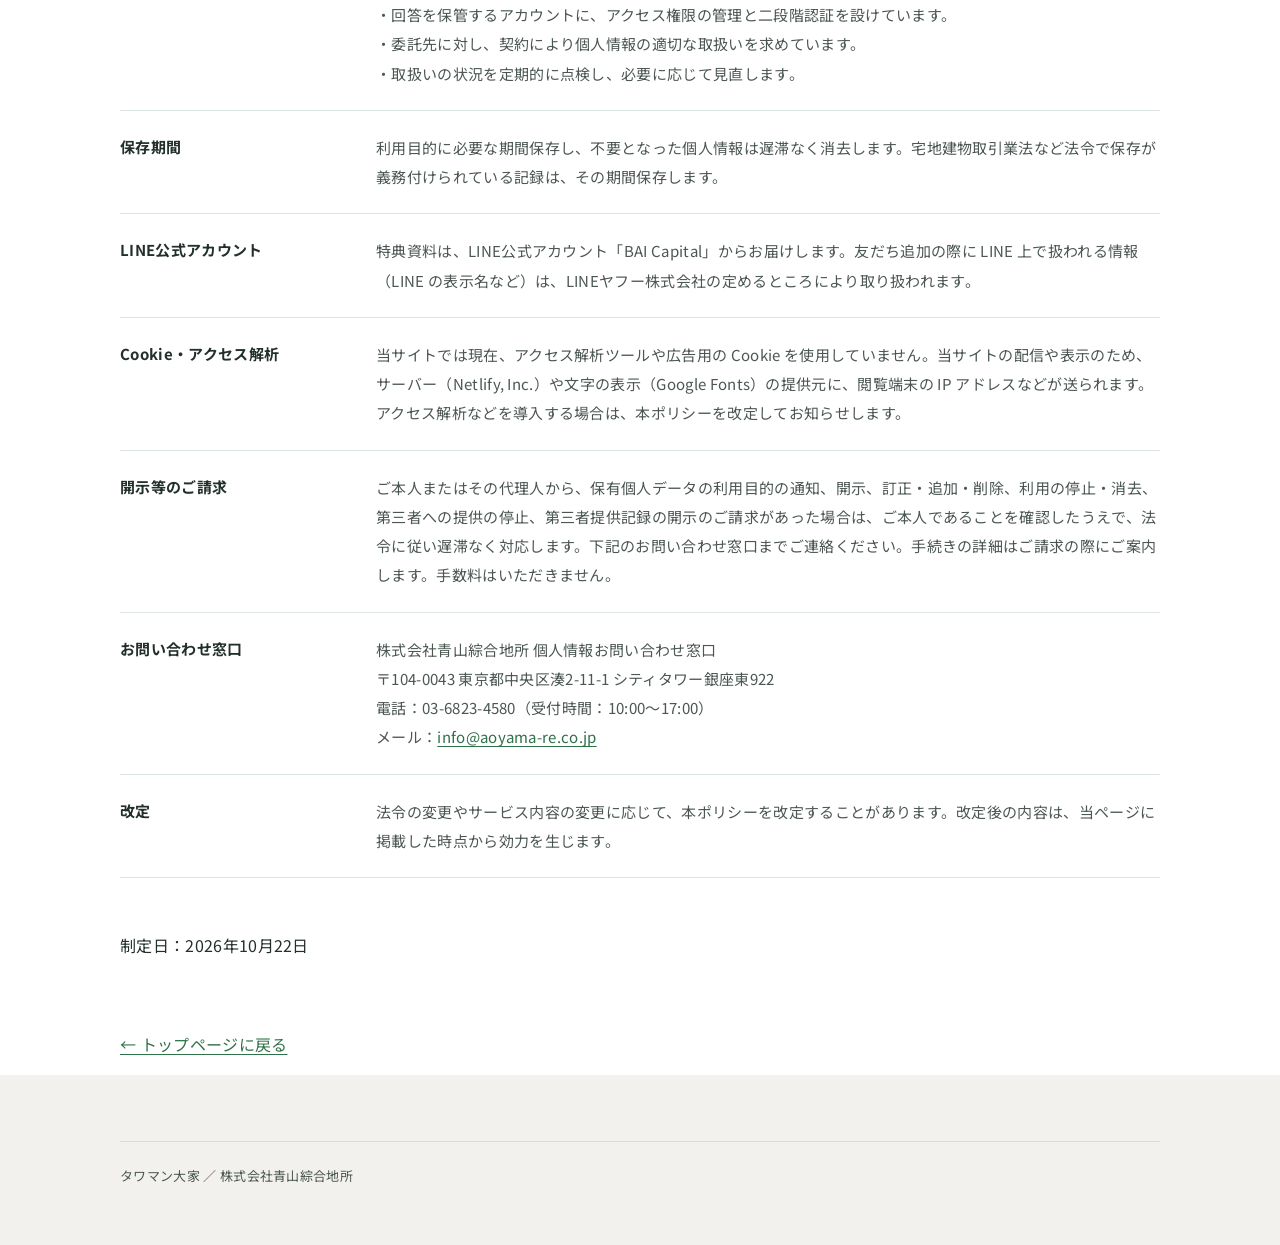
==== commit cc5908cb: "デザインを白基調・青山綜合地所のグリーンに合わせて見直し、文字サイズと改行を調整 - 配色を白＋淡いグリーングレー＋グリーンに。濃紺の帯をやめ、角丸・丸いボタンに - 見出しを Zen Kaku Go" ====
--- a/site/privacy/index.html
+++ b/site/privacy/index.html
@@ -8,7 +8,7 @@
 <link rel="canonical" href="https://tawamanoya-aoyama.netlify.app/privacy/">
 <link rel="preconnect" href="https://fonts.googleapis.com">
 <link rel="preconnect" href="https://fonts.gstatic.com" crossorigin>
-<link rel="stylesheet" href="https://fonts.googleapis.com/css2?family=Noto+Serif+JP:wght@400;600;700&family=Noto+Sans+JP:wght@400;500;700&display=swap">
+<link rel="stylesheet" href="https://fonts.googleapis.com/css2?family=Zen+Kaku+Gothic+New:wght@500;700&family=Noto+Sans+JP:wght@400;500;700&display=swap">
 <link rel="stylesheet" href="../assets/style.css">
 </head>
 <body>
@@ -36,7 +36,7 @@
     <dl class="legal-table">
       <div class="legal-row">
         <dt>事業者</dt>
-        <dd>株式会社青山綜合地所<br>代表者：鈴木 英嗣<br>〒104-0043 東京都中央区湊2-11-1 シティタワー銀座東922<br>（宅地建物取引業免許：東京都知事（3）第99195号）</dd>
+        <dd>株式会社青山綜合地所<br>代表者：鈴木 英嗣<br><span class="nw">〒104-0043</span> 東京都中央区湊2-11-1 <span class="nw">シティタワー銀座東922</span><br>（宅地建物取引業免許：<span class="nw">東京都知事（3）第99195号</span>）</dd>
       </div>
       <div class="legal-row">
         <dt>取得する個人情報</dt>
@@ -80,7 +80,7 @@
       </div>
       <div class="legal-row">
         <dt>お問い合わせ窓口</dt>
-        <dd>株式会社青山綜合地所 個人情報お問い合わせ窓口<br>〒104-0043 東京都中央区湊2-11-1 シティタワー銀座東922<br>電話：03-6823-4580（受付時間：10:00〜17:00）<br>メール：<a href="mailto:info@aoyama-re.co.jp">info@aoyama-re.co.jp</a></dd>
+        <dd>株式会社青山綜合地所 個人情報お問い合わせ窓口<br><span class="nw">〒104-0043</span> 東京都中央区湊2-11-1 <span class="nw">シティタワー銀座東922</span><br>電話：<span class="nw">03-6823-4580</span><span class="nw">（受付時間：10:00〜17:00）</span><br>メール：<a href="mailto:info@aoyama-re.co.jp">info@aoyama-re.co.jp</a></dd>
       </div>
       <div class="legal-row">
         <dt>改定</dt>
--- a/site/assets/style.css
+++ b/site/assets/style.css
@@ -1,38 +1,34 @@
 /* ==========================================================================
-   タワマン大家 個別相談 LP
-   共通スタイル（日本語版 / 韓国語版で共有）
+   タワマン大家 個別相談 LP（青山綜合地所）
+
+   白を基調に、青山綜合地所のサイト（aoyama-re.co.jp）に合わせた
+   淡いグリーングレーとグリーンのアクセント。見出しは Zen Kaku Gothic New。
    ========================================================================== */
 
 :root {
-  --ink:        #14161B;  /* 本文 */
-  --ink-soft:   #4B505C;  /* 補足テキスト */
-  --ink-mute:   #6B6659;  /* さらに薄い注記 */
-  --paper:      #F7F5F0;  /* 背景 */
+  --ink:        #23302A;  /* 本文 */
+  --ink-soft:   #4C5752;  /* 補足テキスト */
+  --ink-mute:   #66706B;  /* 注記 */
+  --paper:      #FFFFFF;  /* 背景 */
+  --tint:       #F5F8F6;  /* 淡いグリーングレーの帯 */
+  --tint-2:     #ECF3EE;  /* もう一段濃い面 */
   --card:       #FFFFFF;
-  --card-alt:   #FAF8F3;
-  --line:       #E0DACC;  /* 罫線（明） */
-  --line-soft:  #E8E3D7;
-  --line-dark:  #D8D2C4;
-  --deep:       #0D1117;  /* 濃紺セクション */
-  --deep-2:     #14161B;
-  --deep-line:  #2A2F3A;
-  --on-deep:    #F2EFE8;
-  --on-deep-2:  #D7D2C6;
-  --on-deep-3:  #BDB8AB;
-  --accent:     #C0A667;  /* 真鍮 */
-  --accent-ink: #7A6535;  /* 明背景の上のアクセント文字 */
-  --required:   #A8452F;
-
-  --serif: "Noto Serif JP", "Yu Mincho", serif;
-  --sans:  "Noto Sans JP", "Hiragino Kaku Gothic ProN", sans-serif;
+  --line:       #DCE5DF;  /* 罫線・枠 */
+  --line-soft:  #E8EEEA;
+  --green:      #69A57D;  /* 青山綜合地所のグリーン（装飾・大きな文字） */
+  --green-ink:  #2F7148;  /* 白地の上の文字・ボタン（コントラスト確保のため濃いめ） */
+  --green-deep: #245A39;  /* ボタンのホバー */
+  --beige:      #F2F1EE;  /* フッター */
+  --required:   #C0392B;
+
+  --head: "Zen Kaku Gothic New", "Hiragino Kaku Gothic ProN", "Noto Sans JP", sans-serif;
+  --sans: "Noto Sans JP", "Hiragino Kaku Gothic ProN", sans-serif;
+
+  --radius:    16px;
+  --radius-sm: 10px;
+  --shadow:    0 6px 24px rgba(35, 48, 42, 0.06);
 
   --wrap: 1120px;
-}
-
-/* 韓国語版は <html lang="ko"> でフォントを差し替え */
-html[lang="ko"] {
-  --serif: "Noto Serif KR", serif;
-  --sans:  "Noto Sans KR", "Apple SD Gothic Neo", sans-serif;
 }
 
 *, *::before, *::after { box-sizing: border-box; }
@@ -44,18 +40,21 @@
   background: var(--paper);
   color: var(--ink);
   font-family: var(--sans);
+  font-size: 16px;
   -webkit-font-smoothing: antialiased;
   line-height: 1.9;
-  /* 本文は禁則処理つきの両端揃え（右端をそろえる）。段落末の1〜2文字だけの行は避ける */
+  letter-spacing: 0.02em;
+  /* 本文は禁則処理つきの両端揃え。段落末の1〜2文字だけの行は避ける */
   line-break: strict;
   text-wrap: pretty;
 }
-html[lang="ko"] body { word-break: keep-all; }
 
 p, dd, .card-body, .body, .d, .faq-a, .plan-body, .callout, .footer-legal {
   text-align: justify;
   text-justify: inter-character;
 }
+/* 住所・免許番号など折り返さない語句を含む欄は、両端揃えにすると字間が開くので左揃え */
+.legal-row dd, .privacy-box p, .footer-legal { text-align: start; }
 
 /* 見出し・短い要素は文節で折り返し、行の長さを均等に */
 h1, h2, h3, .card-title, .faq-q, .title, .t, .quote-main, .plan-name, .stat-label,
@@ -63,41 +62,41 @@
   word-break: auto-phrase;
   text-align: start;
 }
-html[lang="ko"] :is(h1, h2, h3, .card-title, .faq-q, .title, .t, .quote-main, .plan-name, .stat-label,
-.eyebrow, .kicker, .hero-kicker, label, legend, .btn, .final .lead, .gift-meta, .form-status) { word-break: keep-all; }
-.quote-main, .final .lead { text-wrap: balance; }
+.final .lead { text-wrap: balance; }
 .final .lead, .form-status { text-align: center; }
-/* 韓国語はブラウザが両端揃えを字間で調整し単語内が間延びするため、左揃え＋単語単位の折り返しにする */
-html[lang="ko"] :is(p, dd, .card-body, .body, .d, .faq-a, .plan-body, .callout, .footer-legal):not(.final .lead) { text-align: start; }
 
 img { max-width: 100%; height: auto; display: block; }
 
 [hidden] { display: none !important; }
 
-a { color: var(--accent-ink); }
-a:hover { color: #5C4C27; }
-
-h1, h2, h3 { font-family: var(--serif); font-weight: 700; margin: 0; text-wrap: balance; }
+/* 改行の調整：.nw は途中で折り返さない語句、.sp-only はスマホ幅でだけ効く改行 */
+.nw { white-space: nowrap; }
+.sp-only { display: none; }
+
+a { color: var(--green-ink); text-underline-offset: 0.2em; }
+a:hover { color: var(--green-deep); }
+
+h1, h2, h3 { font-family: var(--head); font-weight: 700; margin: 0; text-wrap: balance; letter-spacing: 0.04em; }
 
 .wrap { max-width: var(--wrap); margin: 0 auto; padding: 0 40px; }
 
-.section       { padding-top: 94px; }
+.section       { padding-top: 96px; }
 .section--tight{ padding-top: 88px; }
-.band          { background: var(--deep); color: var(--on-deep); margin-top: 94px; }
-.band--soft    { background: var(--deep-2); color: var(--on-deep); margin-top: 94px; }
-.band .wrap, .band--soft .wrap { padding-top: 84px; padding-bottom: 84px; }
-
+.band          { background: var(--tint); margin-top: 96px; }
+.band--soft    { background: var(--tint); margin-top: 96px; }
+.band .wrap, .band--soft .wrap { padding-top: 80px; padding-bottom: 80px; }
+
+/* 英字の小見出し（緑の短い線つき） */
 .eyebrow {
-  font-size: 13px; letter-spacing: 0.16em; color: var(--accent-ink);
-  text-transform: uppercase;
-}
-.band .eyebrow, .band--soft .eyebrow { color: var(--accent); }
-
-.h2 { font-size: 38px; line-height: 1.5; }
-html[lang="ko"] .h2 { font-size: 36px; line-height: 1.55; }
-
-.lead { font-size: 16px; line-height: 2.0; color: var(--ink-soft); margin: 0; }
-.band .lead, .band--soft .lead { color: var(--on-deep-2); }
+  display: inline-flex; align-items: center; gap: 10px; align-self: flex-start;
+  margin: 0; font-family: var(--head); font-size: 14px; font-weight: 700;
+  letter-spacing: 0.14em; color: var(--green-ink); text-transform: uppercase;
+}
+.eyebrow::before { content: ""; width: 22px; height: 2px; border-radius: 2px; background: var(--green); }
+
+.h2 { font-size: 36px; line-height: 1.55; }
+
+.lead { font-size: 17px; line-height: 2.0; color: var(--ink-soft); margin: 0; }
 
 .stack   { display: flex; flex-direction: column; }
 .gap-16  { gap: 16px; }
@@ -112,113 +111,115 @@
 
 /* ---------- ヘッダー / ヒーロー ---------- */
 
-.hero { background: var(--deep); color: var(--on-deep); }
-.hero .wrap { padding-top: 84px; }
+.hero {
+  background:
+    radial-gradient(900px 480px at 92% 0%, rgba(105, 165, 125, 0.16), transparent 70%),
+    linear-gradient(180deg, var(--tint) 0%, #FFFFFF 100%);
+}
+.hero .wrap { padding-top: 32px; }
 
 .topbar {
   display: flex; justify-content: space-between; align-items: center;
-  gap: 24px; flex-wrap: wrap;
-}
-.brand { font-family: var(--serif); font-size: 20px; font-weight: 700; letter-spacing: 0.1em; }
+  gap: 16px 24px; flex-wrap: wrap;
+}
+.brand { font-family: var(--head); font-size: 20px; font-weight: 700; letter-spacing: 0.08em; color: var(--ink); }
 .topbar-right { display: flex; align-items: center; gap: 24px; flex-wrap: wrap; }
-.partner-note { font-size: 13px; letter-spacing: 0.1em; color: #A59C88; }
-
-.langswitch { display: flex; border: 1px solid var(--deep-line); }
-.langswitch a, .langswitch span {
-  display: inline-flex; align-items: center; min-height: 40px; padding: 0 16px;
-  font-size: 13px; text-decoration: none;
-}
-.langswitch a { color: #A59C88; }
-.langswitch a:hover { color: var(--on-deep); }
-.langswitch .is-active { background: var(--on-deep); color: var(--deep); font-weight: 700; }
-
-.rule-dark { height: 1px; background: var(--deep-line); margin: 34px 0; }
+.partner-note {
+  font-size: 13px; letter-spacing: 0.06em; color: var(--green-ink);
+  background: #FFFFFF; border: 1px solid var(--line); border-radius: 999px; padding: 4px 14px;
+}
+
+.rule-dark { height: 1px; background: var(--line); margin: 28px 0 56px; }
 .rule      { height: 1px; background: var(--line); }
 .rule-soft { height: 1px; background: var(--line-soft); }
 
-.hero-kicker { font-size: 14px; letter-spacing: 0.1em; color: var(--accent); }
-.hero h1 { font-size: 60px; line-height: 1.34; margin: 26px 0; }
-html[lang="ko"] .hero h1 { font-size: 56px; line-height: 1.38; }
-.hero-lead { font-size: 18px; line-height: 2.0; color: var(--on-deep-2); margin: 0; }
-
-.cta-row { display: flex; gap: 16px; align-items: center; flex-wrap: wrap; margin-top: 34px; }
+.hero-kicker {
+  display: inline-block; margin: 0; font-size: 15px; font-weight: 700; letter-spacing: 0.06em;
+  color: var(--green-ink); background: var(--tint-2); border-radius: 999px; padding: 6px 18px;
+}
+.hero h1 { font-size: 56px; line-height: 1.45; margin: 26px 0 24px; color: var(--ink); }
+.hero-lead { font-size: 18px; line-height: 2.0; color: var(--ink-soft); margin: 0; }
+
+.cta-row { display: flex; gap: 16px; align-items: center; flex-wrap: wrap; margin-top: 36px; }
 
 .btn {
   display: inline-flex; align-items: center; justify-content: center;
-  min-height: 58px; padding: 0 34px;
-  background: var(--accent); color: var(--deep);
-  font-size: 16px; font-weight: 700; letter-spacing: 0.04em;
+  min-height: 58px; padding: 10px 36px; border-radius: 999px;
+  background: var(--green-ink); color: #FFFFFF;
+  font-family: var(--head); font-size: 17px; font-weight: 700; letter-spacing: 0.06em; line-height: 1.5;
   text-decoration: none; border: none; cursor: pointer;
-}
-.btn:hover { background: #AE9558; color: var(--deep); }
+  box-shadow: 0 6px 16px rgba(47, 113, 72, 0.22);
+  transition: background-color 0.15s, transform 0.15s, box-shadow 0.15s;
+}
+.btn:hover { background: var(--green-deep); color: #FFFFFF; transform: translateY(-1px); box-shadow: 0 8px 20px rgba(47, 113, 72, 0.28); }
 .btn--ghost {
-  background: transparent; color: var(--on-deep);
-  border: 1px solid #4A5160; font-size: 15px; font-weight: 400; padding: 0 30px;
-}
-.btn--ghost:hover { background: rgba(255,255,255,0.06); color: var(--on-deep); }
-.btn--block { width: 100%; min-height: 60px; font-size: 17px; }
+  background: #FFFFFF; color: var(--green-ink); box-shadow: none;
+  border: 2px solid var(--green); padding: 8px 32px;
+}
+.btn--ghost:hover { background: var(--tint-2); color: var(--green-deep); box-shadow: none; }
+.btn--block { width: 100%; min-height: 62px; font-size: 18px; }
+/* 2行のボタン（主文＋補足） */
+.btn--2line { flex-direction: column; gap: 0; padding-top: 8px; padding-bottom: 8px; }
+.btn--2line small { font-size: 12px; font-weight: 500; letter-spacing: 0.04em; opacity: 0.9; }
 
 .stats {
-  display: grid; grid-template-columns: repeat(4, minmax(0, 1fr));
-  border-top: 1px solid var(--deep-line);
-  margin: 68px 0 0; padding-bottom: 70px;
-}
-.stat { padding: 28px 24px 0 0; display: flex; flex-direction: column; gap: 10px; }
-.stat + .stat { padding-left: 24px; }
-.stat-label { font-size: 12px; letter-spacing: 0.06em; color: #A59C88; }
-.stat-value { font-family: var(--serif); font-size: 34px; font-weight: 700; color: var(--on-deep); }
-.stat-value small { font-size: 18px; font-weight: 400; }
+  display: grid; grid-template-columns: repeat(4, minmax(0, 1fr)); gap: 16px;
+  margin: 64px 0 0; padding-bottom: 80px;
+}
+.stat {
+  background: #FFFFFF; border: 1px solid var(--line); border-radius: var(--radius);
+  box-shadow: var(--shadow); padding: 22px 24px; display: flex; flex-direction: column; gap: 8px;
+}
+.stat-label { font-size: 13px; letter-spacing: 0.04em; color: var(--ink-mute); }
+.stat-value { font-family: var(--head); font-size: 34px; font-weight: 700; line-height: 1.3; color: var(--green-ink); }
+.stat-value small { font-size: 16px; font-weight: 500; color: var(--ink-soft); }
 .stat-value--text { font-size: 22px; line-height: 1.5; }
 
 /* ---------- カード ---------- */
 
 .card {
-  background: var(--card); border: 1px solid var(--line);
-  padding: 32px; display: flex; flex-direction: column; gap: 12px;
-}
-.card-title { font-size: 18px; font-weight: 700; line-height: 1.7; }
-.card-body  { font-size: 15px; line-height: 1.95; color: var(--ink-soft); }
+  background: var(--card); border: 1px solid var(--line); border-radius: var(--radius);
+  box-shadow: var(--shadow); padding: 32px; display: flex; flex-direction: column; gap: 12px;
+}
+.card-title { font-family: var(--head); font-size: 19px; font-weight: 700; line-height: 1.7; }
+.card-body  { font-size: 15px; line-height: 1.95; color: var(--ink-soft); margin: 0; }
 
 .concept-card { padding: 40px 36px; gap: 18px; }
-.concept-card .kicker { font-size: 13px; letter-spacing: 0.1em; color: var(--accent-ink); }
+.concept-card .kicker {
+  align-self: flex-start; margin: 0; font-size: 14px; font-weight: 700; letter-spacing: 0.1em;
+  color: #FFFFFF; background: var(--green-ink); border-radius: 999px; padding: 2px 16px;
+}
 .concept-card h3 { font-size: 28px; line-height: 1.6; }
-html[lang="ko"] .concept-card h3 { font-size: 27px; }
-.concept-card--dark {
-  background: var(--deep-2); color: var(--on-deep); border: none;
-}
-.concept-card--dark .kicker { color: var(--accent); }
-.concept-card--dark .card-body { color: var(--on-deep-2); }
-.concept-card--dark .rule-soft { background: #343A46; }
+.concept-card--dark { background: var(--tint-2); border-color: transparent; box-shadow: none; }
 
 .callout {
-  background: #EFEADF; border-left: 3px solid var(--accent);
-  padding: 28px 32px; font-size: 16px; line-height: 2.0; color: #2B2F3A;
+  background: var(--tint); border-radius: var(--radius);
+  border-left: 4px solid var(--green); margin: 0;
+  padding: 28px 32px; font-size: 16px; line-height: 2.0; color: var(--ink);
 }
 
 /* ---------- プロフィール ---------- */
 
 .profile { display: flex; gap: 56px; align-items: flex-start; }
 .profile-aside { width: 320px; flex-shrink: 0; display: flex; flex-direction: column; gap: 16px; }
-.profile-photo { width: 320px; height: 420px; object-fit: cover; }
-.profile-main { flex-grow: 1; display: flex; flex-direction: column; gap: 24px; padding-top: 4px; }
-.profile-main p { margin: 0; font-size: 16px; line-height: 2.05; color: #2B2F3A; }
-.profile-role { font-size: 15px; line-height: 1.9; color: var(--ink-soft); }
-.profile-sub { font-size: 17px; font-weight: 400; color: var(--ink-mute); }
+.profile-photo { width: 320px; height: 420px; object-fit: cover; border-radius: var(--radius); }
+.profile-main { flex-grow: 1; display: flex; flex-direction: column; gap: 22px; padding-top: 4px; }
+.profile-main p { margin: 0; font-size: 16px; line-height: 2.0; color: var(--ink-soft); }
+.profile-main .profile-role { font-size: 15px; line-height: 1.9; color: var(--green-ink); font-weight: 700; }
 
 .btn-outline {
   display: flex; align-items: center; justify-content: center;
-  min-height: 52px; border: 1px solid var(--line-dark); background: var(--card);
-  font-size: 14px; font-weight: 700; text-decoration: none; color: var(--ink);
-}
-.btn-outline:hover { background: #FBFAF7; color: var(--ink); }
+  min-height: 52px; border: 1px solid var(--line); border-radius: 999px; background: var(--card);
+  font-size: 15px; font-weight: 700; text-decoration: none; color: var(--ink);
+}
+.btn-outline:hover { background: var(--tint); color: var(--ink); }
 
 .quote {
-  background: var(--deep); color: var(--on-deep);
-  padding: 32px 36px; display: flex; flex-direction: column; gap: 14px;
-}
-.profile-main .quote-main { font-family: var(--serif); font-size: 22px; line-height: 1.75; font-weight: 600; color: var(--on-deep); }
-html[lang="ko"] .profile-main .quote-main { font-size: 21px; }
-.profile-main .quote-sub { font-size: 15px; line-height: 1.9; color: var(--on-deep-3); }
+  background: var(--tint); border-radius: var(--radius); border-left: 4px solid var(--green);
+  padding: 28px 32px; display: flex; flex-direction: column; gap: 10px;
+}
+.profile-main .quote-main { font-family: var(--head); font-size: 21px; line-height: 1.75; font-weight: 700; color: var(--ink); }
+.profile-main .quote-sub { font-size: 15px; line-height: 1.9; color: var(--ink-soft); }
 
 /* ---------- カードの行位置をそろえる（横に並ぶカード同士で見出し・本文の開始位置を一致） ---------- */
 
@@ -228,268 +229,288 @@
 /* ---------- パートナー ---------- */
 
 .pcard {
-  border: 1px solid var(--deep-line); padding: 30px 28px;
+  background: #FFFFFF; border: 1px solid var(--line); border-radius: var(--radius); box-shadow: var(--shadow);
+  padding: 30px 28px; display: flex; flex-direction: column; gap: 12px;
+}
+.pcard .kicker { margin: 0; font-size: 13px; font-weight: 700; letter-spacing: 0.08em; color: var(--green-ink); }
+.pcard h3 { font-size: 21px; line-height: 1.6; }
+.pcard p { margin: 0; font-size: 15px; line-height: 1.95; color: var(--ink-soft); }
+
+/* ---------- 番号付きリスト（伴走の中身） ---------- */
+
+.numlist { display: flex; flex-direction: column; gap: 16px; }
+.numrow {
+  display: flex; gap: 32px; padding: 28px 32px; align-items: flex-start;
+  background: #FFFFFF; border: 1px solid var(--line); border-radius: var(--radius);
+}
+.numrow .no {
+  width: 56px; height: 56px; flex-shrink: 0; border-radius: 50%;
+  display: flex; align-items: center; justify-content: center;
+  background: var(--tint-2); color: var(--green-ink);
+  font-family: var(--head); font-size: 20px; font-weight: 700;
+}
+.numrow .title { width: 260px; flex-shrink: 0; font-size: 20px; line-height: 1.7; padding-top: 10px; }
+.numrow .body  { flex-grow: 1; margin: 0; font-size: 15px; line-height: 1.95; color: var(--ink-soft); padding-top: 12px; }
+
+/* ---------- 三つの立ち位置 ---------- */
+
+.why {
   display: flex; flex-direction: column; gap: 14px;
-}
-.pcard .kicker { font-size: 12px; letter-spacing: 0.1em; color: var(--accent); }
-.pcard h3 { font-size: 21px; line-height: 1.6; }
-html[lang="ko"] .pcard h3 { font-size: 20px; }
-.pcard p { margin: 0; font-size: 14px; line-height: 1.95; color: var(--on-deep-3); }
-.band a { color: var(--on-deep); font-weight: 700; }
-
-/* ---------- 番号付きリスト（伴走の中身） ---------- */
-
-.numlist { border-top: 1px solid var(--line-dark); }
-.numrow {
-  display: flex; gap: 40px; padding: 32px 0;
-  border-bottom: 1px solid var(--line-dark); align-items: flex-start;
-}
-.numrow .no {
-  width: 68px; flex-shrink: 0;
-  font-family: var(--serif); font-size: 26px; font-weight: 700; color: var(--accent-ink);
-}
-.numrow .title { width: 300px; flex-shrink: 0; font-size: 20px; font-weight: 700; line-height: 1.7; }
-.numrow .body  { flex-grow: 1; font-size: 15px; line-height: 1.95; color: var(--ink-soft); }
-
-/* ---------- 三つの立ち位置 ---------- */
-
-.why { display: flex; flex-direction: column; gap: 16px; border-top: 2px solid var(--accent); padding-top: 24px; }
-.why h3 { font-size: 23px; line-height: 1.65; }
-html[lang="ko"] .why h3 { font-size: 22px; }
+  background: var(--tint); border-radius: var(--radius); padding: 30px 28px;
+}
+.why h3 { font-size: 22px; line-height: 1.6; color: var(--green-ink); }
 .why p { margin: 0; font-size: 15px; line-height: 1.95; color: var(--ink-soft); }
 
 /* ---------- 特典 ---------- */
 
 .gift { display: flex; gap: 56px; align-items: flex-start; }
 .gift-main { flex-grow: 1; display: flex; flex-direction: column; gap: 26px; }
-.gift-list { border-top: 1px solid var(--deep-line); }
+.gift-list { display: flex; flex-direction: column; gap: 12px; }
 .gift-item {
-  display: flex; gap: 24px; padding: 20px 0;
-  border-bottom: 1px solid var(--deep-line); align-items: flex-start;
-}
-.gift-item .no { width: 40px; flex-shrink: 0; font-family: var(--serif); font-size: 20px; font-weight: 700; color: var(--accent); }
-.gift-item .t  { font-size: 17px; font-weight: 700; }
-.gift-item .d  { font-size: 14px; line-height: 1.9; color: var(--on-deep-3); margin-top: 6px; }
+  display: flex; gap: 20px; padding: 20px 24px; align-items: flex-start;
+  background: #FFFFFF; border-radius: var(--radius-sm);
+}
+.gift-item .no { width: 32px; flex-shrink: 0; font-family: var(--head); font-size: 20px; font-weight: 700; color: var(--green-ink); }
+.gift-item .t  { font-size: 17px; font-weight: 700; line-height: 1.7; }
+.gift-item .d  { font-size: 14px; line-height: 1.9; color: var(--ink-soft); margin-top: 4px; }
 .gift-aside {
-  width: 300px; flex-shrink: 0; background: var(--paper); color: var(--ink);
-  padding: 28px 26px; display: flex; flex-direction: column; gap: 18px;
-}
-.gift-aside img { border: 1px solid var(--line-dark); }
-.gift-meta { font-size: 14px; line-height: 1.9; color: var(--ink-soft); }
-.gift-meta span { color: #857F70; }
+  width: 300px; flex-shrink: 0; background: #FFFFFF; border-radius: var(--radius); box-shadow: var(--shadow);
+  padding: 26px 24px; display: flex; flex-direction: column; gap: 18px;
+}
+.gift-aside img { border: 1px solid var(--line); border-radius: var(--radius-sm); }
+.gift-meta { margin: 0; font-size: 14px; line-height: 1.9; color: var(--ink-soft); }
 
 /* ---------- プラン ---------- */
 
 /* 3枚のカードで 名前／価格／注記／罫線／本文 の行位置をそろえる */
 .plans { row-gap: 0; }
 .plan {
-  background: var(--card); border: 1px solid var(--line); padding: 36px 32px;
-  display: grid; grid-row: span 5; grid-template-rows: subgrid; row-gap: 0;
-}
-.plan-name  { font-size: 19px; font-weight: 700; margin-bottom: 14px; }
-.plan-price { font-family: var(--serif); font-size: 30px; font-weight: 700; line-height: 1.5; }
+  background: var(--card); border: 1px solid var(--line); border-radius: var(--radius); box-shadow: var(--shadow);
+  padding: 36px 32px; display: grid; grid-row: span 5; grid-template-rows: subgrid; row-gap: 0;
+}
+.plan-name  { font-family: var(--head); font-size: 19px; font-weight: 700; margin-bottom: 12px; }
+.plan-price { font-family: var(--head); font-size: 30px; font-weight: 700; line-height: 1.5; color: var(--green-ink); }
 .plan-note  { font-size: 14px; color: var(--ink-mute); margin-bottom: 22px; }
 .plan .rule-soft { margin-bottom: 22px; }
-html[lang="ko"] .plan-price { font-size: 28px; }
-.plan-price small { font-size: 15px; font-weight: 400; color: var(--ink-mute); }
+.plan-price small { font-size: 15px; font-weight: 500; color: var(--ink-soft); }
 .plan-body  { margin: 0; font-size: 15px; line-height: 1.95; color: var(--ink-soft); }
-.plan--dark { background: var(--deep-2); color: var(--on-deep); border: none; }
-.plan--dark .plan-name { color: var(--accent); }
-.plan--dark .plan-price small, .plan--dark .plan-note { color: var(--on-deep-3); }
-.plan--dark .plan-body { color: var(--on-deep-2); }
-.plan--dark .rule-soft { background: #343A46; }
+.plan--dark { background: var(--tint); border: 2px solid var(--green); }
 
 /* ---------- 流れ ---------- */
 
-.step { display: flex; flex-direction: column; gap: 12px; border-top: 1px solid var(--line-dark); padding-top: 20px; }
-.step .n { font-size: 12px; letter-spacing: 0.14em; color: #8A8474; }
-.step .t { font-size: 17px; font-weight: 700; }
+.step {
+  display: flex; flex-direction: column; gap: 10px;
+  background: #FFFFFF; border: 1px solid var(--line); border-radius: var(--radius); padding: 24px 22px;
+}
+.step .n {
+  justify-self: start; align-self: start; font-family: var(--head); font-size: 13px; font-weight: 700; letter-spacing: 0.08em;
+  color: #FFFFFF; background: var(--green-ink); border-radius: 999px; padding: 0 12px;
+}
+.step .t { font-size: 17px; font-weight: 700; line-height: 1.7; }
 .step .d { font-size: 14px; line-height: 1.9; color: var(--ink-soft); }
 
 /* ---------- フォーム ---------- */
 
 .formcard {
-  background: var(--card); border: 1px solid var(--line);
+  background: var(--card); border: 1px solid var(--line); border-radius: var(--radius); box-shadow: var(--shadow);
   padding: 44px 48px; display: flex; flex-direction: column; gap: 30px;
 }
 .field { display: flex; flex-direction: column; gap: 8px; }
-.field label, .fieldset-label { font-size: 14px; font-weight: 700; }
-.req { color: var(--required); font-size: 12px; margin-left: 8px; }
-.opt { color: #8A8474; font-size: 12px; margin-left: 8px; }
-.hint { font-size: 13px; line-height: 1.85; color: var(--ink-mute); }
+.field label, .fieldset-label { font-size: 15px; font-weight: 700; }
+.req {
+  color: #FFFFFF; background: var(--required); border-radius: 4px;
+  font-size: 11px; font-weight: 700; padding: 1px 6px; margin-left: 8px; vertical-align: 2px;
+}
+.opt {
+  color: var(--ink-mute); background: var(--line-soft); border-radius: 4px;
+  font-size: 11px; font-weight: 700; padding: 1px 6px; margin-left: 8px; vertical-align: 2px;
+}
+.hint { margin: 0; font-size: 13px; line-height: 1.85; color: var(--ink-mute); }
 
 input[type="text"], input[type="email"], select, textarea {
-  font-family: inherit; font-size: 15px; color: var(--ink);
-  border: 1px solid var(--line-dark); background: #FCFBF8;
-  min-height: 48px; padding: 0 14px; width: 100%;
+  font-family: inherit; font-size: 16px; color: var(--ink);
+  border: 1px solid var(--line); border-radius: var(--radius-sm); background: #FBFCFB;
+  min-height: 50px; padding: 0 14px; width: 100%;
 }
 select { padding: 0 12px; }
 textarea { padding: 12px 14px; line-height: 1.8; min-height: 120px; resize: vertical; }
-input:focus, select:focus, textarea:focus { outline: 2px solid var(--accent); outline-offset: 1px; }
+input:focus, select:focus, textarea:focus { outline: 2px solid var(--green); outline-offset: 1px; }
 
 fieldset { border: none; margin: 0; padding: 0; display: flex; flex-direction: column; gap: 12px; }
 legend { padding: 0; }
 .choice { display: flex; align-items: center; gap: 10px; min-height: 44px; }
-.choice input { width: 18px; height: 18px; min-height: 0; padding: 0; }
+.choice input { width: 18px; height: 18px; min-height: 0; padding: 0; accent-color: var(--green-ink); }
 .choice label { font-size: 15px; font-weight: 400; }
 
 .privacy-box {
-  background: var(--card-alt); border: 1px solid var(--line-soft);
+  background: var(--tint); border-radius: var(--radius-sm);
   padding: 24px 26px; display: flex; flex-direction: column; gap: 10px;
 }
 .privacy-box p { margin: 0; font-size: 13px; line-height: 1.95; color: var(--ink-soft); }
 .consent { display: flex; align-items: flex-start; gap: 10px; }
-.consent input { width: 18px; height: 18px; min-height: 0; margin-top: 3px; }
+.consent input { width: 18px; height: 18px; min-height: 0; margin-top: 4px; accent-color: var(--green-ink); }
 .consent label { font-size: 14px; line-height: 1.85; color: var(--ink-soft); font-weight: 400; }
 
-.form-note { font-size: 13px; line-height: 1.9; color: #8A8474; text-align: center; }
-
 /* ---------- FAQ ---------- */
 
-.faq { border-top: 1px solid var(--line-dark); }
+.faq { display: flex; flex-direction: column; gap: 12px; }
 .faq-row {
-  display: flex; gap: 36px; padding: 26px 0;
-  border-bottom: 1px solid var(--line-dark); align-items: flex-start;
-}
-.faq-q { width: 420px; flex-shrink: 0; font-size: 17px; font-weight: 700; line-height: 1.7; }
-.faq-a { flex-grow: 1; font-size: 15px; line-height: 1.95; color: var(--ink-soft); }
-
-/* ---------- 動画 ---------- */
-
-.video-grid { display: grid; grid-template-columns: repeat(2, minmax(0, 1fr)); gap: 24px; }
-.video-card { background: var(--card); border: 1px solid var(--line); }
-.video-frame { position: relative; width: 100%; aspect-ratio: 16 / 9; background: var(--deep-2); }
-.video-frame iframe { position: absolute; inset: 0; width: 100%; height: 100%; border: 0; }
+  display: flex; gap: 32px; padding: 24px 28px; align-items: flex-start;
+  background: var(--tint); border-radius: var(--radius);
+}
+.faq-q { width: 400px; flex-shrink: 0; font-size: 17px; font-weight: 700; line-height: 1.7; display: flex; gap: 12px; }
+.faq-a { flex-grow: 1; font-size: 15px; line-height: 1.95; color: var(--ink-soft); display: flex; gap: 12px; }
+.faq-q::before, .faq-a::before {
+  flex-shrink: 0; width: 28px; height: 28px; border-radius: 50%; margin-top: 1px;
+  display: inline-flex; align-items: center; justify-content: center;
+  font-family: var(--head); font-size: 14px; font-weight: 700; line-height: 1;
+}
+.faq-q::before { content: "Q"; background: var(--green-ink); color: #FFFFFF; }
+.faq-a::before { content: "A"; background: #FFFFFF; color: var(--green-ink); border: 1px solid var(--green); }
 
 /* ---------- 最終CTA / フッター ---------- */
 
+.band.final { background: var(--green-ink); color: #FFFFFF; }
 .final { text-align: center; }
-.final .wrap { display: flex; flex-direction: column; align-items: center; gap: 30px; }
-.final h2 { font-size: 42px; line-height: 1.55; }
-html[lang="ko"] .final h2 { font-size: 40px; }
-.final .lead { max-width: 680px; }
-
-.footer { padding: 44px 0 64px; }
-.footer-legal { font-size: 12px; line-height: 1.95; color: #7A7466; }
-.footer-row { display: flex; justify-content: space-between; align-items: center; gap: 24px; flex-wrap: wrap; margin-top: 22px; }
-.footer-row > div { font-size: 13px; color: var(--ink-mute); }
-.footer-links { display: flex; gap: 24px; }
-.footer-links a { text-decoration: none; }
+.final .wrap { display: flex; flex-direction: column; align-items: center; gap: 28px; }
+.final h2 { font-size: 40px; line-height: 1.55; color: #FFFFFF; text-align: center; }
+.final .lead { max-width: 680px; color: #E6F0E9; }
+.final .btn { background: #FFFFFF; color: var(--green-ink); box-shadow: 0 6px 16px rgba(0, 0, 0, 0.12); }
+.final .btn:hover { background: var(--tint-2); color: var(--green-deep); }
+
+.footer { background: var(--beige); padding: 44px 0 56px; }
+.band + .footer, .final + .footer { margin-top: 0; }
+.footer-legal { margin: 0; font-size: 12px; line-height: 1.95; color: var(--ink-mute); }
+.footer .rule { background: #DDDAD3; margin-top: 22px; }
+.footer-row { display: flex; justify-content: space-between; align-items: center; gap: 12px 24px; flex-wrap: wrap; margin-top: 22px; }
+.footer-row > div { font-size: 13px; color: var(--ink-soft); }
+.footer-links { display: flex; gap: 8px 24px; flex-wrap: wrap; }
+.footer-links a { text-decoration: none; color: var(--ink-soft); }
+.footer-links a:hover { color: var(--green-ink); text-decoration: underline; }
 
 /* ==========================================================================
    レスポンシブ
    ========================================================================== */
 
 @media (max-width: 1000px) {
-  .wrap { padding: 0 24px; }
-  .hero h1, html[lang="ko"] .hero h1 { font-size: 40px; }
-  .h2, html[lang="ko"] .h2 { font-size: 28px; }
-  .final h2, html[lang="ko"] .final h2 { font-size: 30px; }
-
-  .grid-2, .grid-3, .grid-4, .stats, .video-grid { grid-template-columns: 1fr; }
-  .plans { row-gap: 24px; }
-  .grid > .card:not(.concept-card), .grid > .why, .grid > .pcard, .grid > .step { grid-row: auto; grid-template-rows: none; }
-  .plan { grid-row: auto; grid-template-rows: none; }
-  .stat, .stat + .stat { padding: 24px 0 0; border-top: 1px solid var(--deep-line); }
-  .stats { border-top: none; margin-top: 44px; }
+  body { font-size: 15px; }
+  .sp-only { display: inline; }
+  .wrap { padding: 0 20px; }
+  .hero .wrap { padding-top: 20px; }
+  .rule-dark { margin: 20px 0 36px; }
+  .hero h1 { font-size: 34px; line-height: 1.5; margin: 20px 0 18px; }
+  .hero-lead { font-size: 16px; }
+  .hero-kicker { font-size: 13px; padding: 6px 14px; border-radius: 12px; }
+  .h2 { font-size: 26px; line-height: 1.6; }
+  .lead { font-size: 16px; }
+  .final h2 { font-size: 28px; }
+  .eyebrow { font-size: 13px; }
+
+  .grid-2, .grid-3, .grid-4 { grid-template-columns: 1fr; }
+  .stats { grid-template-columns: repeat(2, minmax(0, 1fr)); gap: 12px; margin-top: 40px; padding-bottom: 56px; }
+  .stat { padding: 16px 18px; }
+  .stat-value { font-size: 28px; }
+  .stat-value small { font-size: 14px; }
+  .stat-value--text { font-size: 18px; }
+  .plans { row-gap: 20px; }
+  .grid > .card:not(.concept-card), .grid > .why, .grid > .pcard, .grid > .step { grid-row: auto; grid-template-rows: none; display: flex; }
+  .plan { grid-row: auto; grid-template-rows: none; display: flex; flex-direction: column; }
+  .card, .pcard, .why, .step { padding: 24px 22px; }
+  .concept-card { padding: 28px 24px; }
+  .concept-card h3 { font-size: 24px; }
+  .callout, .quote { padding: 22px 22px; }
 
   .profile, .gift { flex-direction: column; gap: 32px; }
   .profile-aside, .profile-photo, .gift-aside { width: 100%; }
   .profile-photo { height: 320px; }
 
-  .numrow { flex-direction: column; gap: 10px; }
-  .numrow .title { width: auto; }
-  .numrow .no { width: auto; }
-
-  .faq-row { flex-direction: column; gap: 10px; }
-  .faq-q { width: auto; }
-
-  .formcard { padding: 28px 22px; }
+  .numrow { flex-direction: column; gap: 10px; padding: 22px; }
+  .numrow .no { width: 44px; height: 44px; font-size: 17px; }
+  .numrow .title { width: auto; padding-top: 0; font-size: 18px; }
+  .numrow .body { padding-top: 0; }
+
+  .gift-item { padding: 16px 18px; gap: 14px; }
+
+  .faq-row { flex-direction: column; gap: 12px; padding: 20px; }
+  .faq-q { width: auto; font-size: 16px; }
+
+  .formcard { padding: 28px 20px; }
   .section, .section--tight { padding-top: 64px; }
   .band, .band--soft { margin-top: 64px; }
   .band .wrap, .band--soft .wrap { padding-top: 56px; padding-bottom: 56px; }
 
   .cta-row .btn { width: 100%; }
+  .btn { padding: 10px 24px; font-size: 16px; }
+  .btn--block { font-size: 17px; }
 }
 
 @media (prefers-reduced-motion: reduce) {
   html { scroll-behavior: auto; }
+  .btn { transition: none; }
+  .btn:hover { transform: none; }
 }
 
 /* ---------- フォーム送信（assets/form.js） ---------- */
 
 .is-invalid input[type="text"], .is-invalid input[type="email"],
-.is-invalid select, .is-invalid textarea { border-color: var(--required); background: #FDF6F4; }
+.is-invalid select, .is-invalid textarea { border-color: var(--required); background: #FDF5F4; }
 .is-invalid > label, .is-invalid > legend, .is-invalid .fieldset-label { color: var(--required); }
 .is-invalid .choice label, .consent.is-invalid label { color: var(--required); }
 
 .form-status { margin: 0; font-size: 14px; line-height: 1.9; text-align: center; min-height: 1em; }
 .form-status.is-error { color: var(--required); font-weight: 700; }
-.btn:disabled { opacity: 0.6; cursor: progress; }
+.btn:disabled { opacity: 0.6; cursor: progress; transform: none; }
 
 .form-thanks { align-items: flex-start; gap: 20px; }
 .form-thanks:focus { outline: none; }
 .form-thanks p { margin: 0; font-size: 16px; line-height: 2.0; color: var(--ink-soft); }
+.form-thanks .hint { font-size: 13px; color: var(--ink-mute); }
 .thanks-title { font-size: 26px; line-height: 1.6; }
 
-/* ---------- 下層ページ（特定商取引法に基づく表記など） ---------- */
-
-.hero--sub .wrap { padding-top: 40px; }
-.hero--sub .rule-dark { margin: 28px 0 0; }
-.brand-link { color: var(--on-deep); text-decoration: none; }
-.brand-link:hover { color: var(--accent); }
-
-.legal-table { margin: 0; border-top: 1px solid var(--line-dark); }
+/* ---------- 下層ページ（特定商取引法に基づく表記・プライバシーポリシー） ---------- */
+
+.hero--sub { background: var(--tint); }
+.hero--sub .wrap { padding-top: 24px; padding-bottom: 24px; }
+.hero--sub .rule-dark { display: none; }
+.brand-link { color: var(--ink); text-decoration: none; }
+.brand-link:hover { color: var(--green-ink); }
+
+.legal-table { margin: 0; border-top: 1px solid var(--line); }
 .legal-row {
   display: flex; gap: 36px; padding: 22px 0;
-  border-bottom: 1px solid var(--line-dark); align-items: flex-start;
+  border-bottom: 1px solid var(--line); align-items: flex-start;
 }
 .legal-row dt { width: 220px; flex-shrink: 0; font-size: 15px; font-weight: 700; }
 .legal-row dd { margin: 0; flex-grow: 1; font-size: 15px; line-height: 1.95; color: var(--ink-soft); }
 .legal-row dd strong { color: var(--ink); }
 
-/* 下書き用：未確定の項目 */
-.todo { background: #FBE9E4; color: var(--required); font-weight: 700; padding: 0 4px; }
-
 @media (max-width: 1000px) {
   .legal-row { flex-direction: column; gap: 6px; }
   .legal-row dt { width: auto; }
 }
 
-/* 韓国語版：国外移転の告知 */
-.transfer-table { margin: 4px 0 0; border-top: 1px solid var(--line-soft); }
-.transfer-table > div { display: flex; gap: 20px; padding: 10px 0; border-bottom: 1px solid var(--line-soft); }
-.transfer-table dt { width: 150px; flex-shrink: 0; font-size: 13px; font-weight: 700; color: var(--ink); }
-.transfer-table dd { margin: 0; font-size: 13px; line-height: 1.85; color: var(--ink-soft); }
-@media (max-width: 1000px) {
-  .transfer-table > div { flex-direction: column; gap: 2px; }
-  .transfer-table dt { width: auto; }
-}
-
 /* ---------- 数字で確かめる（assets/tools.js） ---------- */
 
 .tool-card {
-  background: var(--card); border: 1px solid var(--line);
+  background: var(--card); border: 1px solid var(--line); border-radius: var(--radius); box-shadow: var(--shadow);
   padding: 40px 44px; display: flex; flex-direction: column; gap: 24px;
 }
 .tool-card h3 { font-size: 24px; line-height: 1.6; }
-html[lang="ko"] .tool-card h3 { font-size: 23px; }
 .tool-note { margin: 0; font-size: 13px; line-height: 1.9; color: var(--ink-mute); }
 
 /* 住宅ローン試算 */
 .loan { display: grid; grid-template-columns: minmax(0, 1fr) minmax(0, 1fr); gap: 32px; }
 .loan-inputs { display: grid; grid-template-columns: repeat(2, minmax(0, 1fr)); gap: 18px 20px; align-content: start; }
 .unit-input { display: flex; align-items: center; gap: 8px; }
-.unit-input input { font-family: inherit; font-size: 16px; color: var(--ink); border: 1px solid var(--line-dark); background: #FCFBF8; min-height: 48px; padding: 0 12px; width: 100%; text-align: right; }
+.unit-input input { font-family: inherit; font-size: 16px; color: var(--ink); border: 1px solid var(--line); border-radius: var(--radius-sm); background: #FBFCFB; min-height: 50px; padding: 0 12px; width: 100%; min-width: 0; text-align: right; }
 .unit-input span { font-size: 14px; color: var(--ink-soft); white-space: nowrap; min-width: 2.6em; }
-.loan-result { background: var(--card-alt); border: 1px solid var(--line-soft); padding: 24px 26px; margin: 0; display: flex; flex-direction: column; }
-.loan-result > div { display: flex; justify-content: space-between; align-items: baseline; gap: 16px; padding: 12px 0; border-bottom: 1px solid var(--line-soft); }
+.loan-result { background: var(--tint); border-radius: var(--radius-sm); padding: 22px 26px; margin: 0; display: flex; flex-direction: column; }
+.loan-result > div { display: flex; justify-content: space-between; align-items: baseline; gap: 16px; padding: 12px 0; border-bottom: 1px solid var(--line); }
 .loan-result > div:last-child { border-bottom: none; }
 .loan-result dt { font-size: 14px; color: var(--ink-soft); word-break: auto-phrase; }
-html[lang="ko"] .loan-result dt { word-break: keep-all; }
 .loan-result dd { margin: 0; font-size: 15px; color: var(--ink-soft); text-align: end; white-space: nowrap; }
-.loan-result dd output { font-family: var(--serif); font-size: 26px; font-weight: 700; color: var(--ink); margin-right: 4px; }
-.loan-result .is-main dd output { font-size: 34px; }
+.loan-result dd output { font-family: var(--head); font-size: 26px; font-weight: 700; color: var(--ink); margin-right: 4px; }
+.loan-result .is-main dd output { font-size: 34px; color: var(--green-ink); }
 .loan-result .is-negative dd output { color: var(--required); }
 
 /* 坪単価グラフ（系列色は 4 色の固定順。色だけに頼らないよう右端ラベル・凡例・表を併用） */
@@ -504,7 +525,7 @@
 .chart-plot { width: 100%; touch-action: pan-y; }
 .chart-plot svg { display: block; overflow: visible; }
 .chart-grid { stroke: var(--line-soft); stroke-width: 1; }
-.chart-axis { stroke: var(--line-dark); stroke-width: 1; }
+.chart-axis { stroke: var(--line); stroke-width: 1; }
 .chart-tick { font-size: 12px; fill: var(--ink-mute); font-family: var(--sans); }
 .chart-label { font-size: 13px; fill: var(--ink-soft); font-family: var(--sans); }
 .chart-line { fill: none; stroke-width: 2; stroke-linejoin: round; stroke-linecap: round; }
@@ -517,14 +538,14 @@
 .chart-pt.s3 { fill: var(--s3); } .chart-pt.s4 { fill: var(--s4); }
 .chart-cross { stroke: var(--ink-mute); stroke-width: 1; stroke-dasharray: 3 3; }
 .chart-tip {
-  position: absolute; pointer-events: none; background: var(--card); border: 1px solid var(--line-dark);
-  box-shadow: 0 4px 16px rgba(20, 22, 27, 0.08); padding: 10px 14px; font-size: 13px; line-height: 1.6; min-width: 180px;
+  position: absolute; pointer-events: none; background: var(--card); border: 1px solid var(--line); border-radius: var(--radius-sm);
+  box-shadow: 0 4px 16px rgba(35, 48, 42, 0.08); padding: 10px 14px; font-size: 13px; line-height: 1.6; min-width: 180px;
 }
 .chart-tip-title { font-weight: 700; margin-bottom: 4px; }
 .chart-tip-row { display: grid; grid-template-columns: 16px 1fr auto auto; align-items: center; gap: 8px; color: var(--ink-soft); }
 .chart-tip-row b { color: var(--ink); font-variant-numeric: tabular-nums; }
 .chart-tip-row small, .chart-table small { color: var(--ink-mute); font-size: 11px; }
-.chart-details summary { cursor: pointer; font-size: 14px; color: var(--accent-ink); }
+.chart-details summary { cursor: pointer; font-size: 14px; color: var(--green-ink); }
 .chart-table-wrap { overflow-x: auto; margin-top: 12px; }
 .chart-table { border-collapse: collapse; font-size: 13px; white-space: nowrap; }
 .chart-table th, .chart-table td { padding: 6px 12px; border-bottom: 1px solid var(--line-soft); text-align: right; font-weight: 400; }
@@ -532,8 +553,10 @@
 .chart-table td small { display: block; }
 
 @media (max-width: 1000px) {
-  .tool-card { padding: 28px 22px; }
-  .loan { grid-template-columns: 1fr; gap: 24px; }
-  .loan-result { padding: 16px 20px; }
+  .tool-card { padding: 28px 20px; }
+  .tool-card h3 { font-size: 20px; }
+  .loan { grid-template-columns: minmax(0, 1fr); gap: 24px; }
+  .loan-inputs { gap: 16px 12px; }
+  .loan-result { padding: 14px 18px; }
   .loan-result .is-main dd output { font-size: 28px; }
 }
